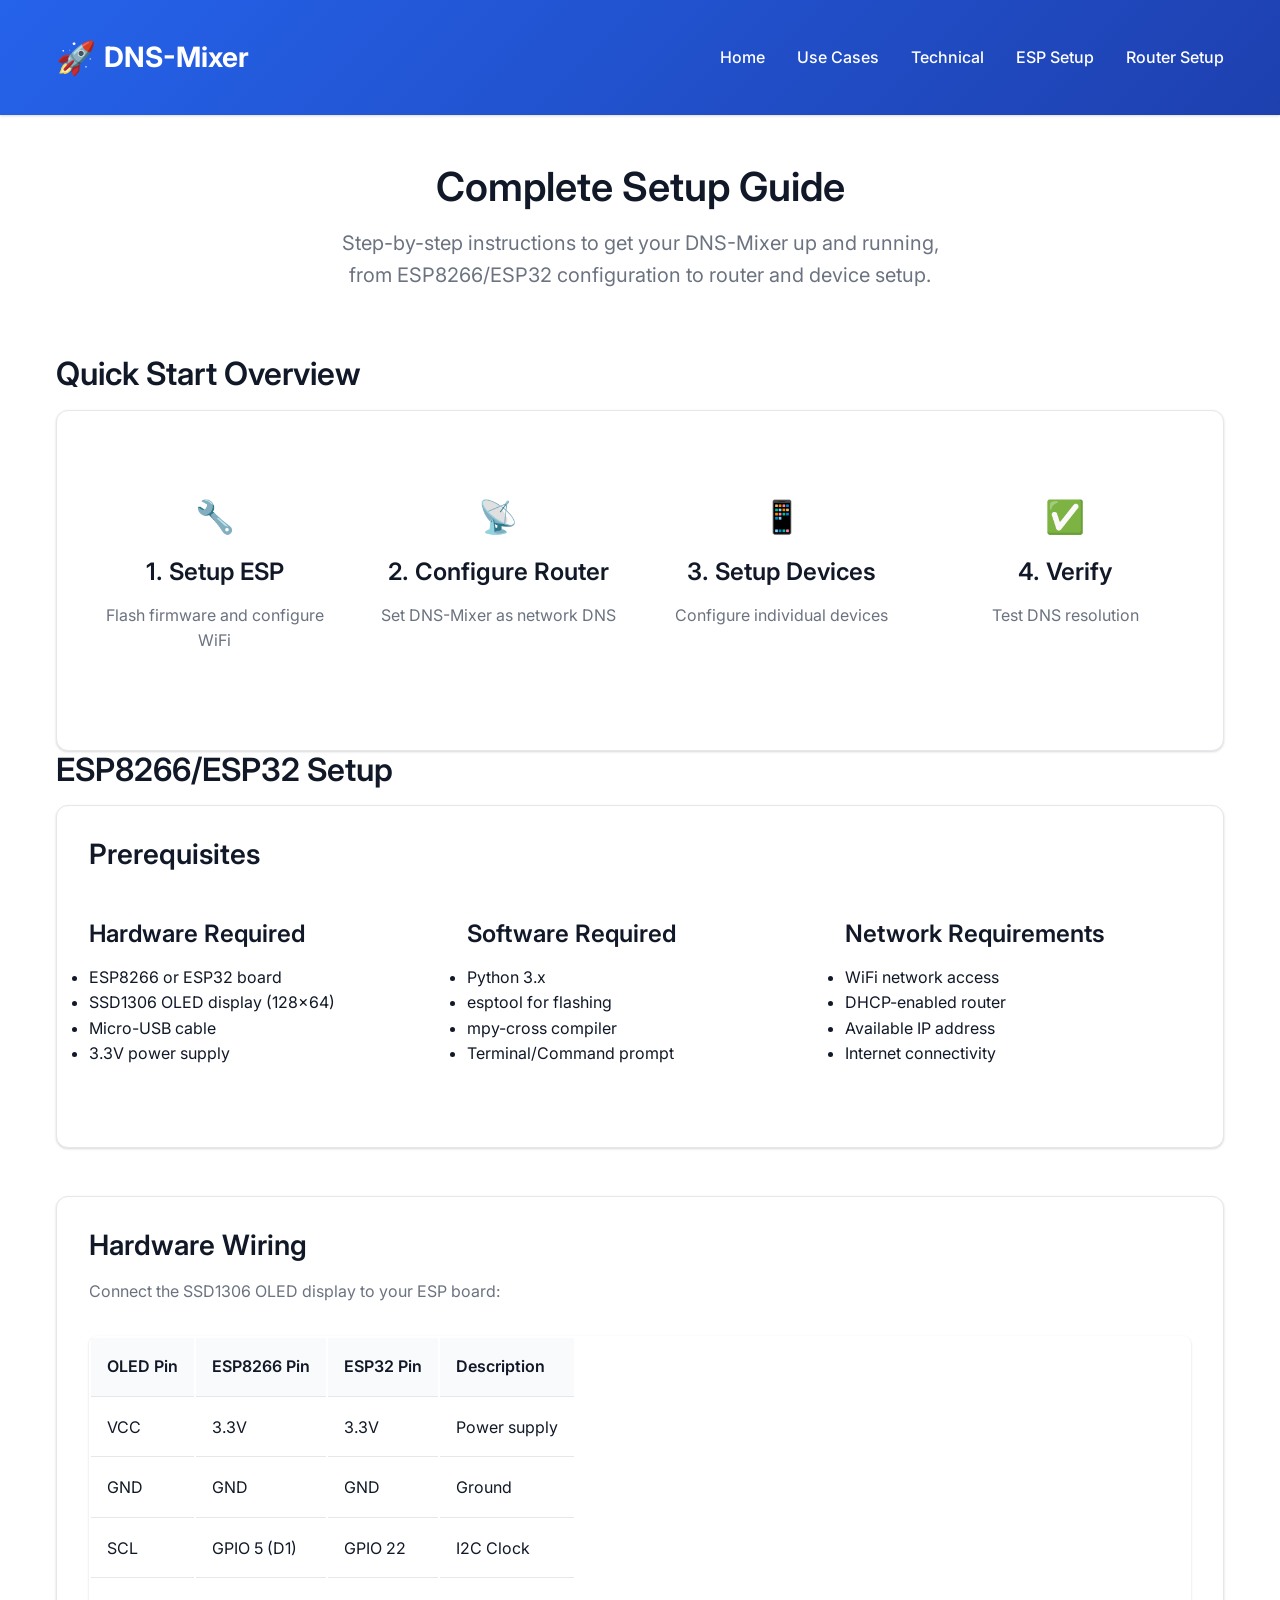
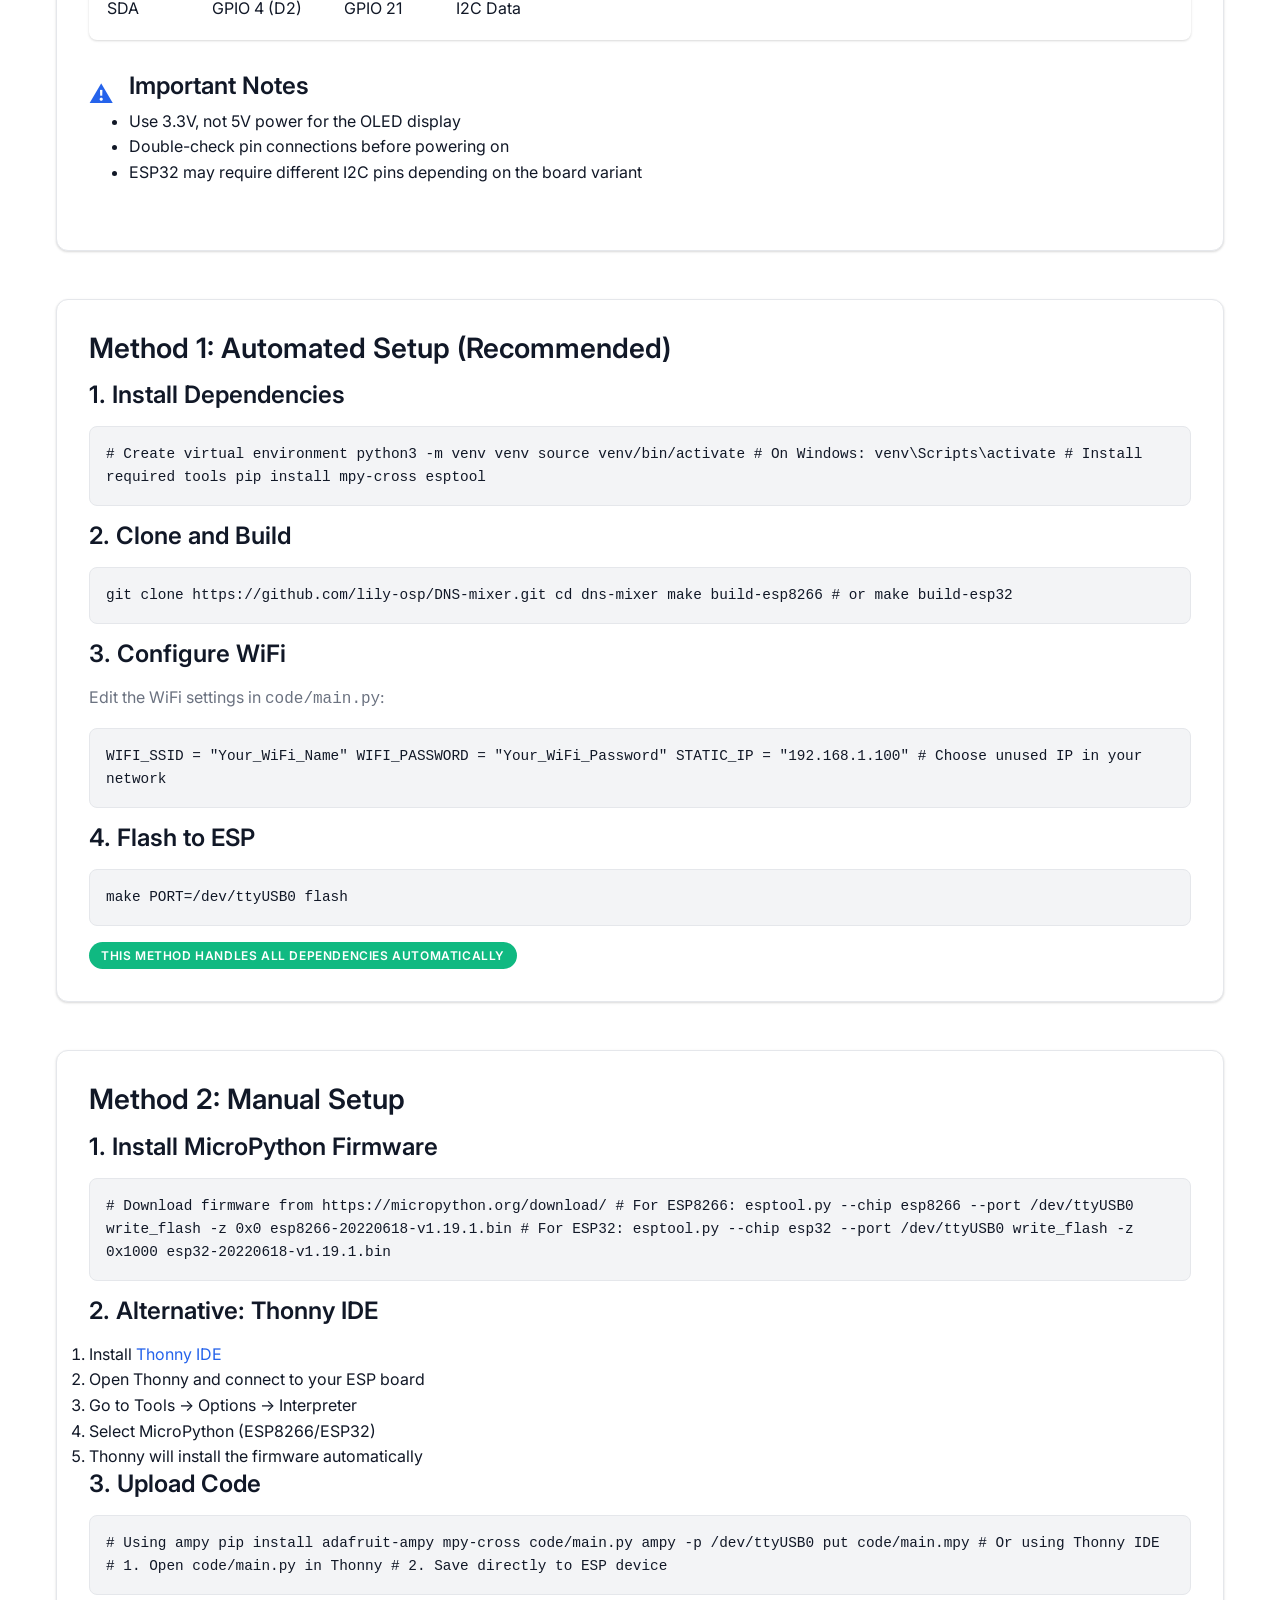
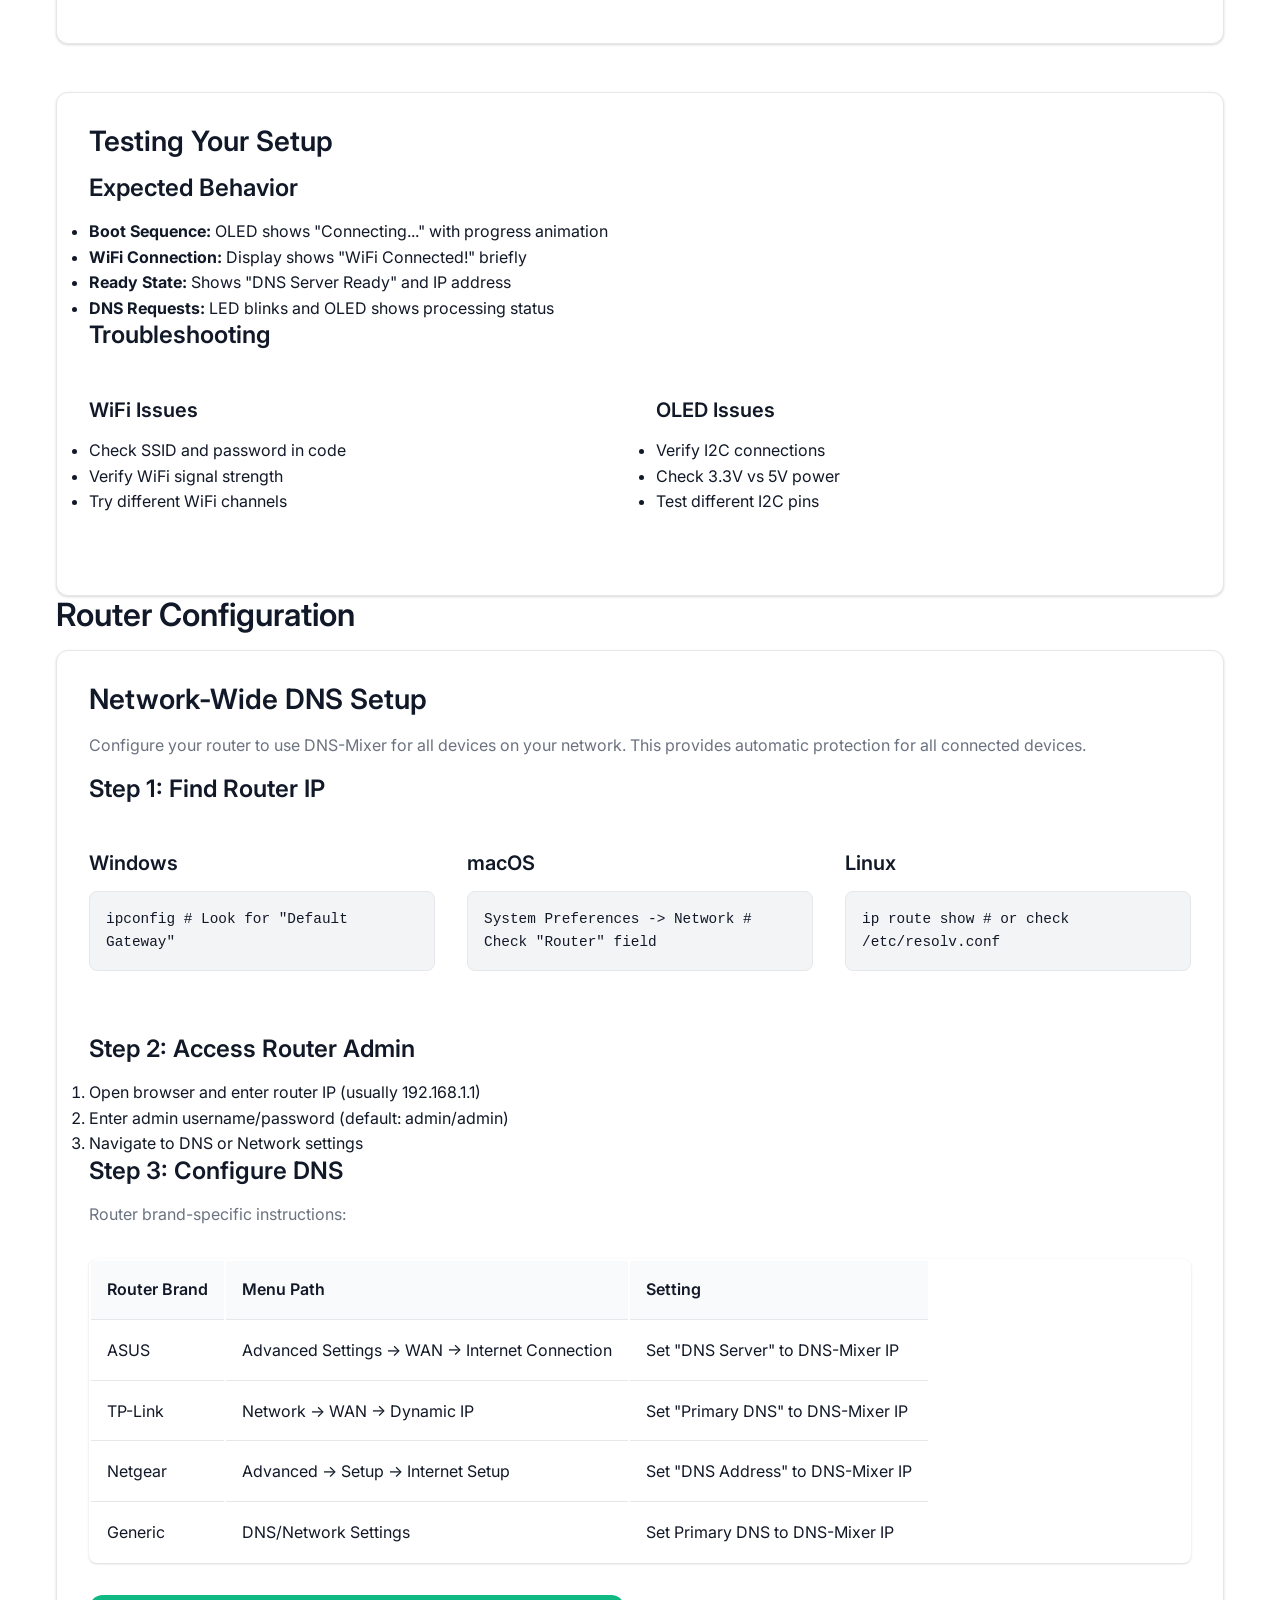
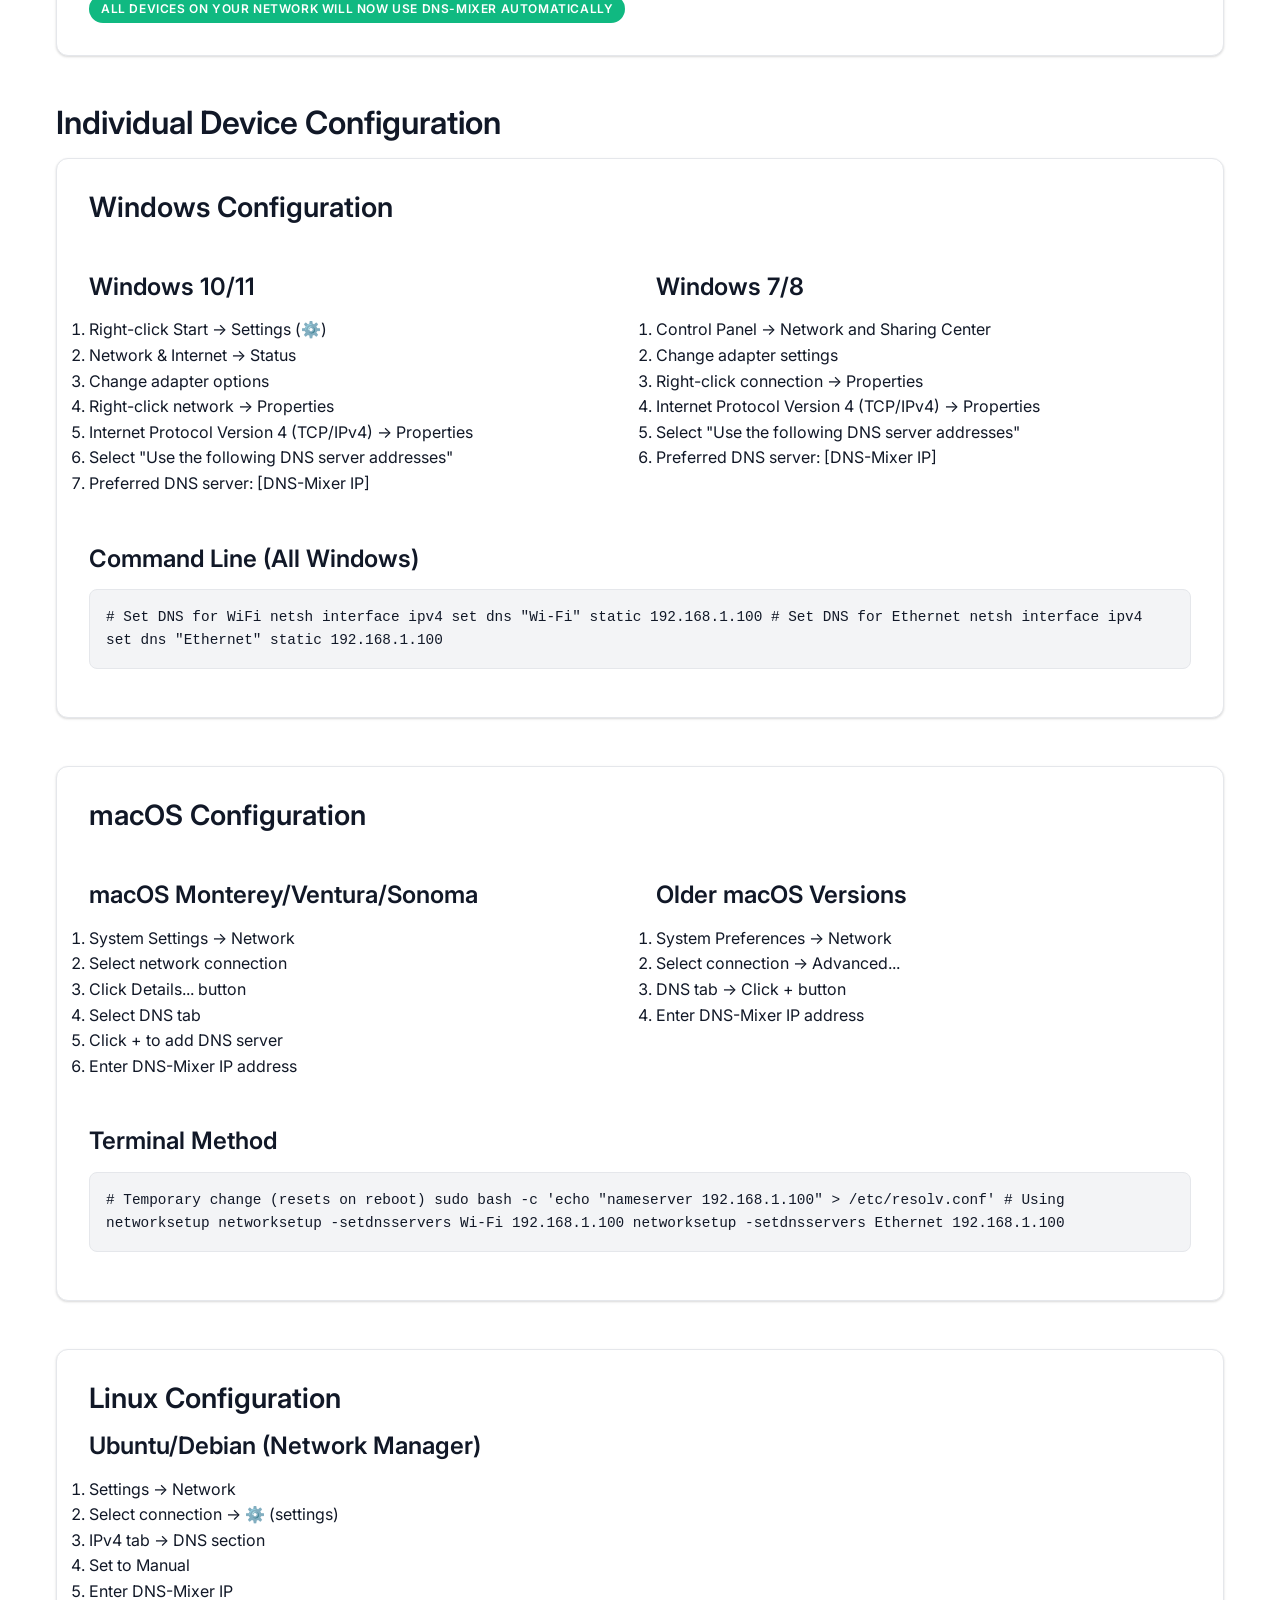
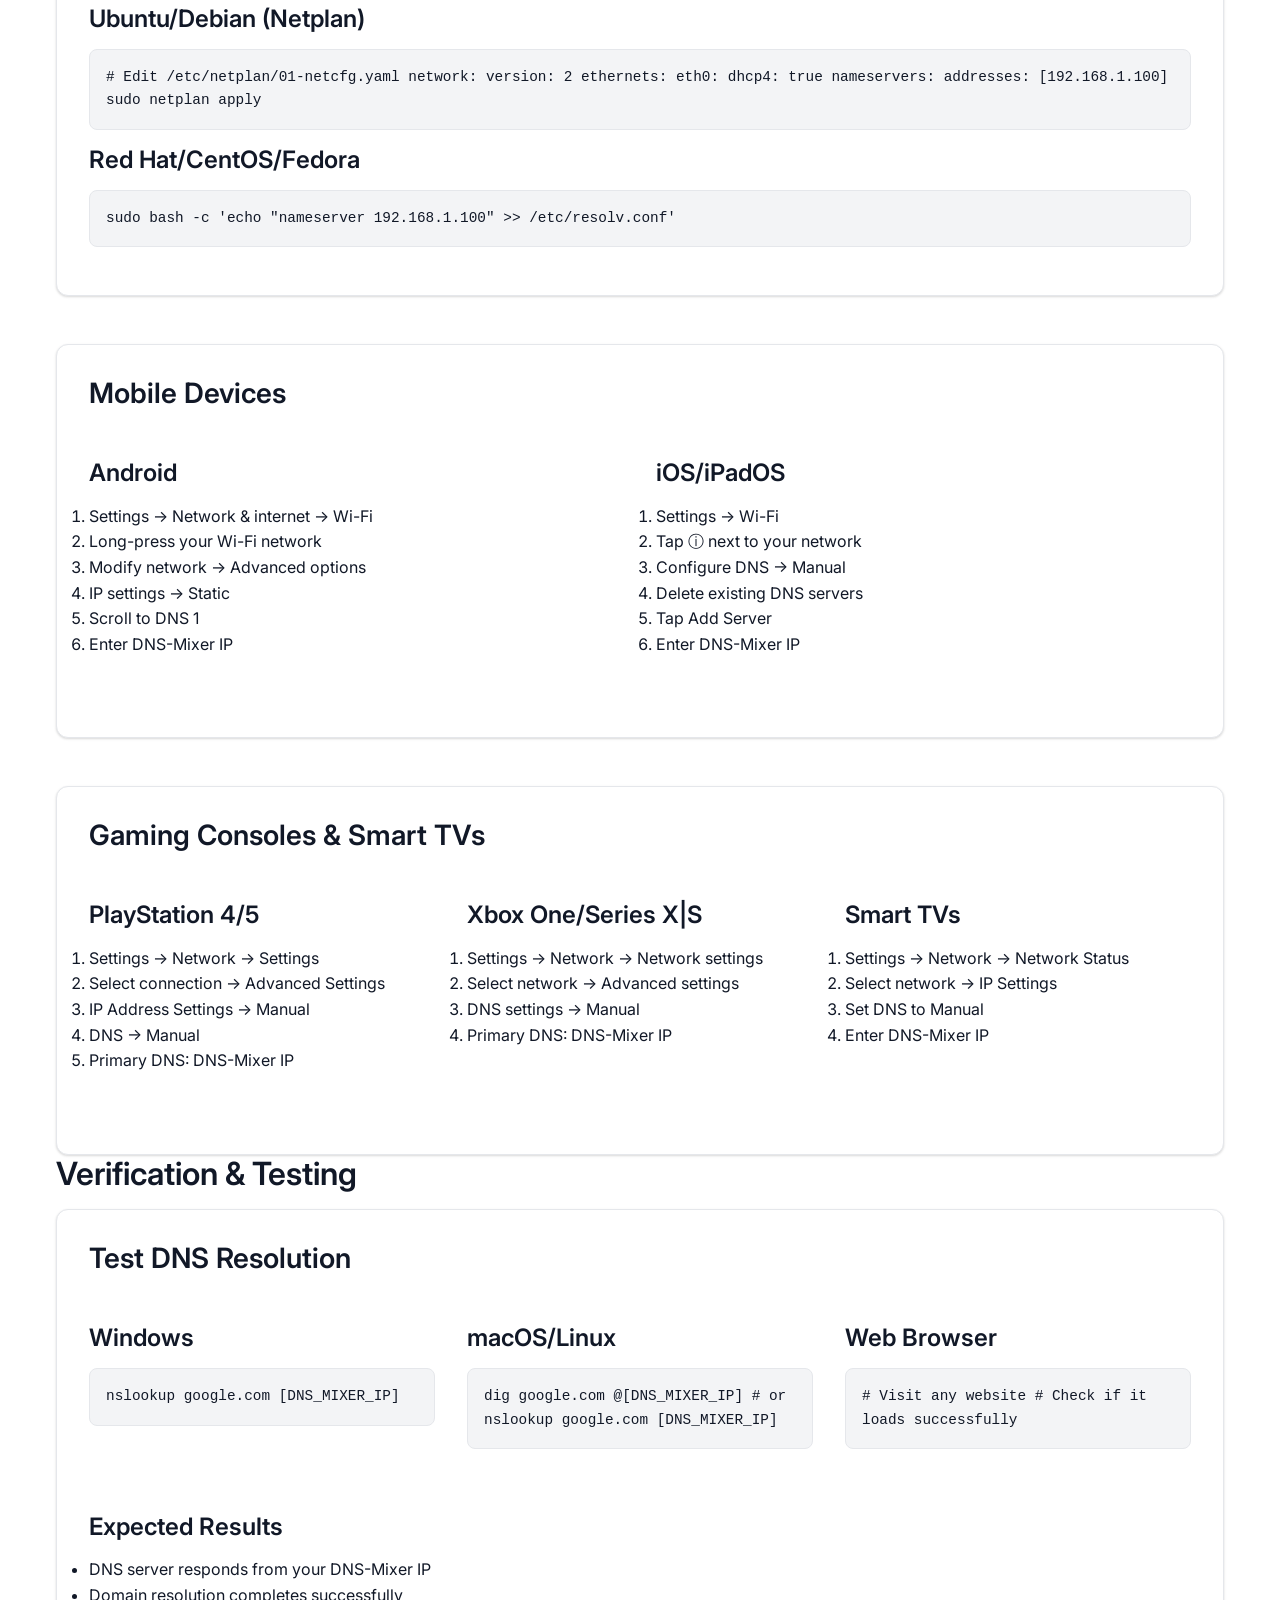
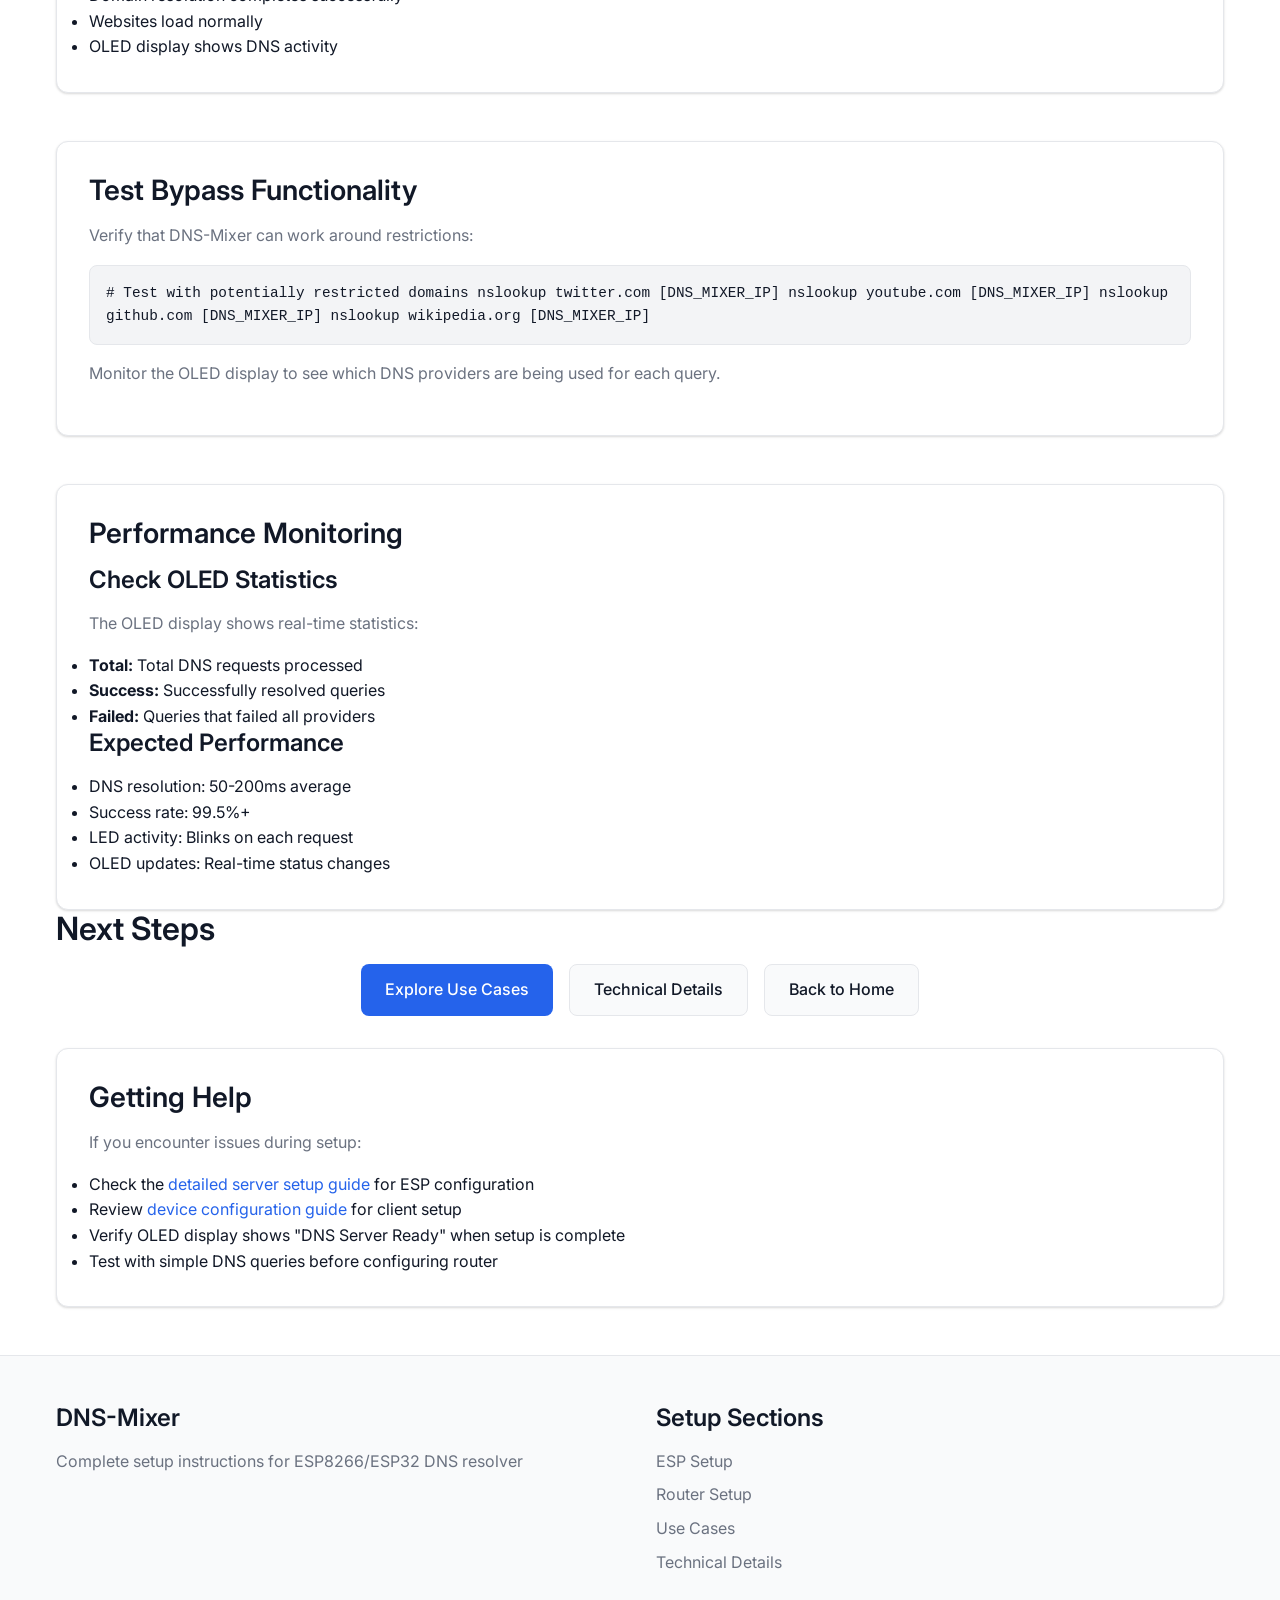
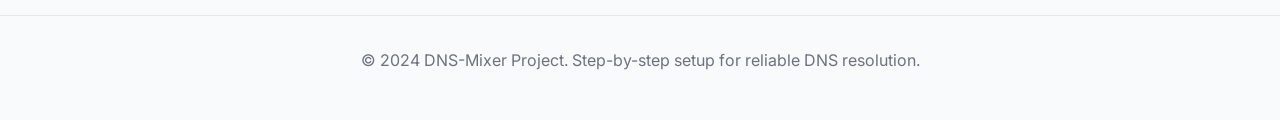
==== docs/setup-guide.html @ 42506f24 "Update server.md to correct the repository URL for cloning the DNS-mixer project." ====
<!DOCTYPE html>
<html lang="en">
<head>
    <meta charset="UTF-8">
    <meta name="viewport" content="width=device-width, initial-scale=1.0">
    <meta name="description" content="Complete setup guide for DNS-Mixer: ESP8266/ESP32 configuration, router setup, and device configuration">
    <meta name="keywords" content="DNS-Mixer setup, ESP8266 configuration, ESP32 setup, router DNS configuration">
    <title>Setup Guide - DNS-Mixer Documentation</title>
    <link href="https://fonts.googleapis.com/css2?family=Inter:wght@300;400;500;600;700&display=swap" rel="stylesheet">
    <link rel="stylesheet" href="css/styles.css">
</head>
<body>
    <!-- Header -->
    <header class="header">
        <div class="container">
            <div class="logo">
                <span class="logo-icon">🚀</span>
                <span>DNS-Mixer</span>
            </div>
            <nav>
                <ul class="nav-links">
                    <li><a href="index.html">Home</a></li>
                    <li><a href="use-cases.html">Use Cases</a></li>
                    <li><a href="technical-details.html">Technical</a></li>
                    <li><a href="#esp-setup">ESP Setup</a></li>
                    <li><a href="#router-setup">Router Setup</a></li>
                </ul>
            </nav>
        </div>
    </header>

    <!-- Main Content -->
    <main class="main">
        <section class="hero">
            <div class="container">
                <h1>Complete Setup Guide</h1>
                <p>
                    Step-by-step instructions to get your DNS-Mixer up and running,
                    from ESP8266/ESP32 configuration to router and device setup.
                </p>
            </div>
        </section>

        <!-- Quick Start -->
        <section class="container">
            <h2>Quick Start Overview</h2>
            <div class="card">
                <div class="grid grid-4">
                    <div style="text-align: center;">
                        <div style="font-size: 2rem; margin-bottom: 1rem;">🔧</div>
                        <h4>1. Setup ESP</h4>
                        <p>Flash firmware and configure WiFi</p>
                    </div>
                    <div style="text-align: center;">
                        <div style="font-size: 2rem; margin-bottom: 1rem;">📡</div>
                        <h4>2. Configure Router</h4>
                        <p>Set DNS-Mixer as network DNS</p>
                    </div>
                    <div style="text-align: center;">
                        <div style="font-size: 2rem; margin-bottom: 1rem;">📱</div>
                        <h4>3. Setup Devices</h4>
                        <p>Configure individual devices</p>
                    </div>
                    <div style="text-align: center;">
                        <div style="font-size: 2rem; margin-bottom: 1rem;">✅</div>
                        <h4>4. Verify</h4>
                        <p>Test DNS resolution</p>
                    </div>
                </div>
            </div>
        </section>

        <!-- ESP Setup Section -->
        <section id="esp-setup" class="container">
            <h2>ESP8266/ESP32 Setup</h2>

            <!-- Prerequisites -->
            <div class="card" style="margin-bottom: 3rem;">
                <h3>Prerequisites</h3>
                <div class="grid grid-3">
                    <div>
                        <h4>Hardware Required</h4>
                        <ul>
                            <li>ESP8266 or ESP32 board</li>
                            <li>SSD1306 OLED display (128x64)</li>
                            <li>Micro-USB cable</li>
                            <li>3.3V power supply</li>
                        </ul>
                    </div>
                    <div>
                        <h4>Software Required</h4>
                        <ul>
                            <li>Python 3.x</li>
                            <li>esptool for flashing</li>
                            <li>mpy-cross compiler</li>
                            <li>Terminal/Command prompt</li>
                        </ul>
                    </div>
                    <div>
                        <h4>Network Requirements</h4>
                        <ul>
                            <li>WiFi network access</li>
                            <li>DHCP-enabled router</li>
                            <li>Available IP address</li>
                            <li>Internet connectivity</li>
                        </ul>
                    </div>
                </div>
            </div>

            <!-- Hardware Wiring -->
            <div class="card" style="margin-bottom: 3rem;">
                <h3>Hardware Wiring</h3>
                <p>Connect the SSD1306 OLED display to your ESP board:</p>

                <div class="table">
                    <table>
                        <thead>
                            <tr>
                                <th>OLED Pin</th>
                                <th>ESP8266 Pin</th>
                                <th>ESP32 Pin</th>
                                <th>Description</th>
                            </tr>
                        </thead>
                        <tbody>
                            <tr>
                                <td>VCC</td>
                                <td>3.3V</td>
                                <td>3.3V</td>
                                <td>Power supply</td>
                            </tr>
                            <tr>
                                <td>GND</td>
                                <td>GND</td>
                                <td>GND</td>
                                <td>Ground</td>
                            </tr>
                            <tr>
                                <td>SCL</td>
                                <td>GPIO 5 (D1)</td>
                                <td>GPIO 22</td>
                                <td>I2C Clock</td>
                            </tr>
                            <tr>
                                <td>SDA</td>
                                <td>GPIO 4 (D2)</td>
                                <td>GPIO 21</td>
                                <td>I2C Data</td>
                            </tr>
                        </tbody>
                    </table>
                </div>

                <div class="feature-item" style="margin-top: 2rem;">
                    <span class="feature-icon">⚠️</span>
                    <div class="feature-content">
                        <h4>Important Notes</h4>
                        <ul>
                            <li>Use 3.3V, not 5V power for the OLED display</li>
                            <li>Double-check pin connections before powering on</li>
                            <li>ESP32 may require different I2C pins depending on the board variant</li>
                        </ul>
                    </div>
                </div>
            </div>

            <!-- Method 1: Automated Setup -->
            <div class="card" style="margin-bottom: 3rem;">
                <h3>Method 1: Automated Setup (Recommended)</h3>

                <h4>1. Install Dependencies</h4>
                <div class="code-block">
# Create virtual environment
python3 -m venv venv
source venv/bin/activate  # On Windows: venv\Scripts\activate

# Install required tools
pip install mpy-cross esptool
                </div>

                <h4>2. Clone and Build</h4>
                <div class="code-block">
git clone https://github.com/lily-osp/DNS-mixer.git
cd dns-mixer
make build-esp8266  # or make build-esp32
                </div>

                <h4>3. Configure WiFi</h4>
                <p>Edit the WiFi settings in <code>code/main.py</code>:</p>
                <div class="code-block">
WIFI_SSID = "Your_WiFi_Name"
WIFI_PASSWORD = "Your_WiFi_Password"
STATIC_IP = "192.168.1.100"  # Choose unused IP in your network
                </div>

                <h4>4. Flash to ESP</h4>
                <div class="code-block">
make PORT=/dev/ttyUSB0 flash
                </div>

                <div class="badge badge-success">This method handles all dependencies automatically</div>
            </div>

            <!-- Method 2: Manual Setup -->
            <div class="card" style="margin-bottom: 3rem;">
                <h3>Method 2: Manual Setup</h3>

                <h4>1. Install MicroPython Firmware</h4>
                <div class="code-block">
# Download firmware from https://micropython.org/download/
# For ESP8266:
esptool.py --chip esp8266 --port /dev/ttyUSB0 write_flash -z 0x0 esp8266-20220618-v1.19.1.bin

# For ESP32:
esptool.py --chip esp32 --port /dev/ttyUSB0 write_flash -z 0x1000 esp32-20220618-v1.19.1.bin
                </div>

                <h4>2. Alternative: Thonny IDE</h4>
                <ol>
                    <li>Install <a href="https://thonny.org/" target="_blank">Thonny IDE</a></li>
                    <li>Open Thonny and connect to your ESP board</li>
                    <li>Go to Tools → Options → Interpreter</li>
                    <li>Select MicroPython (ESP8266/ESP32)</li>
                    <li>Thonny will install the firmware automatically</li>
                </ol>

                <h4>3. Upload Code</h4>
                <div class="code-block">
# Using ampy
pip install adafruit-ampy
mpy-cross code/main.py
ampy -p /dev/ttyUSB0 put code/main.mpy

# Or using Thonny IDE
# 1. Open code/main.py in Thonny
# 2. Save directly to ESP device
                </div>
            </div>

            <!-- Testing ESP Setup -->
            <div class="card">
                <h3>Testing Your Setup</h3>

                <h4>Expected Behavior</h4>
                <ul>
                    <li><strong>Boot Sequence:</strong> OLED shows "Connecting..." with progress animation</li>
                    <li><strong>WiFi Connection:</strong> Display shows "WiFi Connected!" briefly</li>
                    <li><strong>Ready State:</strong> Shows "DNS Server Ready" and IP address</li>
                    <li><strong>DNS Requests:</strong> LED blinks and OLED shows processing status</li>
                </ul>

                <h4>Troubleshooting</h4>
                <div class="grid grid-2">
                    <div>
                        <h5>WiFi Issues</h5>
                        <ul>
                            <li>Check SSID and password in code</li>
                            <li>Verify WiFi signal strength</li>
                            <li>Try different WiFi channels</li>
                        </ul>
                    </div>
                    <div>
                        <h5>OLED Issues</h5>
                        <ul>
                            <li>Verify I2C connections</li>
                            <li>Check 3.3V vs 5V power</li>
                            <li>Test different I2C pins</li>
                        </ul>
                    </div>
                </div>
            </div>
        </section>

        <!-- Router Setup Section -->
        <section id="router-setup" class="container">
            <h2>Router Configuration</h2>

            <div class="card" style="margin-bottom: 3rem;">
                <h3>Network-Wide DNS Setup</h3>
                <p>
                    Configure your router to use DNS-Mixer for all devices on your network.
                    This provides automatic protection for all connected devices.
                </p>

                <h4>Step 1: Find Router IP</h4>
                <div class="grid grid-3">
                    <div>
                        <h5>Windows</h5>
                        <div class="code-block">
ipconfig
# Look for "Default Gateway"
                        </div>
                    </div>
                    <div>
                        <h5>macOS</h5>
                        <div class="code-block">
System Preferences -> Network
# Check "Router" field
                        </div>
                    </div>
                    <div>
                        <h5>Linux</h5>
                        <div class="code-block">
ip route show
# or check /etc/resolv.conf
                        </div>
                    </div>
                </div>

                <h4>Step 2: Access Router Admin</h4>
                <ol>
                    <li>Open browser and enter router IP (usually 192.168.1.1)</li>
                    <li>Enter admin username/password (default: admin/admin)</li>
                    <li>Navigate to DNS or Network settings</li>
                </ol>

                <h4>Step 3: Configure DNS</h4>
                <p>Router brand-specific instructions:</p>

                <div class="table">
                    <table>
                        <thead>
                            <tr>
                                <th>Router Brand</th>
                                <th>Menu Path</th>
                                <th>Setting</th>
                            </tr>
                        </thead>
                        <tbody>
                            <tr>
                                <td>ASUS</td>
                                <td>Advanced Settings → WAN → Internet Connection</td>
                                <td>Set "DNS Server" to DNS-Mixer IP</td>
                            </tr>
                            <tr>
                                <td>TP-Link</td>
                                <td>Network → WAN → Dynamic IP</td>
                                <td>Set "Primary DNS" to DNS-Mixer IP</td>
                            </tr>
                            <tr>
                                <td>Netgear</td>
                                <td>Advanced → Setup → Internet Setup</td>
                                <td>Set "DNS Address" to DNS-Mixer IP</td>
                            </tr>
                            <tr>
                                <td>Generic</td>
                                <td>DNS/Network Settings</td>
                                <td>Set Primary DNS to DNS-Mixer IP</td>
                            </tr>
                        </tbody>
                    </table>
                </div>

                <div class="badge badge-success">All devices on your network will now use DNS-Mixer automatically</div>
            </div>
        </section>

        <!-- Device Configuration -->
        <section class="container">
            <h2>Individual Device Configuration</h2>

            <div class="card" style="margin-bottom: 3rem;">
                <h3>Windows Configuration</h3>

                <div class="grid grid-2">
                    <div>
                        <h4>Windows 10/11</h4>
                        <ol>
                            <li>Right-click Start → Settings (⚙️)</li>
                            <li>Network & Internet → Status</li>
                            <li>Change adapter options</li>
                            <li>Right-click network → Properties</li>
                            <li>Internet Protocol Version 4 (TCP/IPv4) → Properties</li>
                            <li>Select "Use the following DNS server addresses"</li>
                            <li>Preferred DNS server: [DNS-Mixer IP]</li>
                        </ol>
                    </div>
                    <div>
                        <h4>Windows 7/8</h4>
                        <ol>
                            <li>Control Panel → Network and Sharing Center</li>
                            <li>Change adapter settings</li>
                            <li>Right-click connection → Properties</li>
                            <li>Internet Protocol Version 4 (TCP/IPv4) → Properties</li>
                            <li>Select "Use the following DNS server addresses"</li>
                            <li>Preferred DNS server: [DNS-Mixer IP]</li>
                        </ol>
                    </div>
                </div>

                <h4>Command Line (All Windows)</h4>
                <div class="code-block">
# Set DNS for WiFi
netsh interface ipv4 set dns "Wi-Fi" static 192.168.1.100

# Set DNS for Ethernet
netsh interface ipv4 set dns "Ethernet" static 192.168.1.100
                </div>
            </div>

            <div class="card" style="margin-bottom: 3rem;">
                <h3>macOS Configuration</h3>

                <div class="grid grid-2">
                    <div>
                        <h4>macOS Monterey/Ventura/Sonoma</h4>
                        <ol>
                            <li>System Settings → Network</li>
                            <li>Select network connection</li>
                            <li>Click Details... button</li>
                            <li>Select DNS tab</li>
                            <li>Click + to add DNS server</li>
                            <li>Enter DNS-Mixer IP address</li>
                        </ol>
                    </div>
                    <div>
                        <h4>Older macOS Versions</h4>
                        <ol>
                            <li>System Preferences → Network</li>
                            <li>Select connection → Advanced...</li>
                            <li>DNS tab → Click + button</li>
                            <li>Enter DNS-Mixer IP address</li>
                        </ol>
                    </div>
                </div>

                <h4>Terminal Method</h4>
                <div class="code-block">
# Temporary change (resets on reboot)
sudo bash -c 'echo "nameserver 192.168.1.100" > /etc/resolv.conf'

# Using networksetup
networksetup -setdnsservers Wi-Fi 192.168.1.100
networksetup -setdnsservers Ethernet 192.168.1.100
                </div>
            </div>

            <div class="card" style="margin-bottom: 3rem;">
                <h3>Linux Configuration</h3>

                <h4>Ubuntu/Debian (Network Manager)</h4>
                <ol>
                    <li>Settings → Network</li>
                    <li>Select connection → ⚙️ (settings)</li>
                    <li>IPv4 tab → DNS section</li>
                    <li>Set to Manual</li>
                    <li>Enter DNS-Mixer IP</li>
                </ol>

                <h4>Ubuntu/Debian (Netplan)</h4>
                <div class="code-block">
# Edit /etc/netplan/01-netcfg.yaml
network:
  version: 2
  ethernets:
    eth0:
      dhcp4: true
      nameservers:
        addresses: [192.168.1.100]

sudo netplan apply
                </div>

                <h4>Red Hat/CentOS/Fedora</h4>
                <div class="code-block">
sudo bash -c 'echo "nameserver 192.168.1.100" >> /etc/resolv.conf'
                </div>
            </div>

            <div class="card" style="margin-bottom: 3rem;">
                <h3>Mobile Devices</h3>

                <div class="grid grid-2">
                    <div>
                        <h4>Android</h4>
                        <ol>
                            <li>Settings → Network & internet → Wi-Fi</li>
                            <li>Long-press your Wi-Fi network</li>
                            <li>Modify network → Advanced options</li>
                            <li>IP settings → Static</li>
                            <li>Scroll to DNS 1</li>
                            <li>Enter DNS-Mixer IP</li>
                        </ol>
                    </div>
                    <div>
                        <h4>iOS/iPadOS</h4>
                        <ol>
                            <li>Settings → Wi-Fi</li>
                            <li>Tap ⓘ next to your network</li>
                            <li>Configure DNS → Manual</li>
                            <li>Delete existing DNS servers</li>
                            <li>Tap Add Server</li>
                            <li>Enter DNS-Mixer IP</li>
                        </ol>
                    </div>
                </div>
            </div>

            <div class="card">
                <h3>Gaming Consoles & Smart TVs</h3>

                <div class="grid grid-3">
                    <div>
                        <h4>PlayStation 4/5</h4>
                        <ol>
                            <li>Settings → Network → Settings</li>
                            <li>Select connection → Advanced Settings</li>
                            <li>IP Address Settings → Manual</li>
                            <li>DNS → Manual</li>
                            <li>Primary DNS: DNS-Mixer IP</li>
                        </ol>
                    </div>
                    <div>
                        <h4>Xbox One/Series X|S</h4>
                        <ol>
                            <li>Settings → Network → Network settings</li>
                            <li>Select network → Advanced settings</li>
                            <li>DNS settings → Manual</li>
                            <li>Primary DNS: DNS-Mixer IP</li>
                        </ol>
                    </div>
                    <div>
                        <h4>Smart TVs</h4>
                        <ol>
                            <li>Settings → Network → Network Status</li>
                            <li>Select network → IP Settings</li>
                            <li>Set DNS to Manual</li>
                            <li>Enter DNS-Mixer IP</li>
                        </ol>
                    </div>
                </div>
            </div>
        </section>

        <!-- Verification -->
        <section class="container">
            <h2>Verification & Testing</h2>

            <div class="card" style="margin-bottom: 3rem;">
                <h3>Test DNS Resolution</h3>

                <div class="grid grid-3">
                    <div>
                        <h4>Windows</h4>
                        <div class="code-block">
nslookup google.com [DNS_MIXER_IP]
                        </div>
                    </div>
                    <div>
                        <h4>macOS/Linux</h4>
                        <div class="code-block">
dig google.com @[DNS_MIXER_IP]
# or
nslookup google.com [DNS_MIXER_IP]
                        </div>
                    </div>
                    <div>
                        <h4>Web Browser</h4>
                        <div class="code-block">
# Visit any website
# Check if it loads successfully
                        </div>
                    </div>
                </div>

                <h4>Expected Results</h4>
                <ul>
                    <li>DNS server responds from your DNS-Mixer IP</li>
                    <li>Domain resolution completes successfully</li>
                    <li>Websites load normally</li>
                    <li>OLED display shows DNS activity</li>
                </ul>
            </div>

            <div class="card" style="margin-bottom: 3rem;">
                <h3>Test Bypass Functionality</h3>

                <p>Verify that DNS-Mixer can work around restrictions:</p>

                <div class="code-block">
# Test with potentially restricted domains
nslookup twitter.com [DNS_MIXER_IP]
nslookup youtube.com [DNS_MIXER_IP]
nslookup github.com [DNS_MIXER_IP]
nslookup wikipedia.org [DNS_MIXER_IP]
                </div>

                <p>Monitor the OLED display to see which DNS providers are being used for each query.</p>
            </div>

            <div class="card">
                <h3>Performance Monitoring</h3>

                <h4>Check OLED Statistics</h4>
                <p>The OLED display shows real-time statistics:</p>
                <ul>
                    <li><strong>Total:</strong> Total DNS requests processed</li>
                    <li><strong>Success:</strong> Successfully resolved queries</li>
                    <li><strong>Failed:</strong> Queries that failed all providers</li>
                </ul>

                <h4>Expected Performance</h4>
                <ul>
                    <li>DNS resolution: 50-200ms average</li>
                    <li>Success rate: 99.5%+</li>
                    <li>LED activity: Blinks on each request</li>
                    <li>OLED updates: Real-time status changes</li>
                </ul>
            </div>
        </section>

        <!-- Next Steps -->
        <section class="container">
            <h2>Next Steps</h2>
            <div class="cta-buttons">
                <a href="use-cases.html" class="btn btn-primary">
                    Explore Use Cases
                </a>
                <a href="technical-details.html" class="btn btn-secondary">
                    Technical Details
                </a>
                <a href="index.html" class="btn btn-secondary">
                    Back to Home
                </a>
            </div>

            <div class="card" style="margin-top: 2rem;">
                <h3>Getting Help</h3>
                <p>If you encounter issues during setup:</p>
                <ul>
                    <li>Check the <a href="setup/server.md">detailed server setup guide</a> for ESP configuration</li>
                    <li>Review <a href="setup/otherdevices.md">device configuration guide</a> for client setup</li>
                    <li>Verify OLED display shows "DNS Server Ready" when setup is complete</li>
                    <li>Test with simple DNS queries before configuring router</li>
                </ul>
            </div>
        </section>
    </main>

    <!-- Footer -->
    <footer class="footer">
        <div class="container">
            <div>
                <h4>DNS-Mixer</h4>
                <p>Complete setup instructions for ESP8266/ESP32 DNS resolver</p>
            </div>
            <div>
                <h4>Setup Sections</h4>
                <ul class="footer-links">
                    <li><a href="#esp-setup">ESP Setup</a></li>
                    <li><a href="#router-setup">Router Setup</a></li>
                    <li><a href="use-cases.html">Use Cases</a></li>
                    <li><a href="technical-details.html">Technical Details</a></li>
                </ul>
            </div>
        </div>
        <div class="footer-bottom">
            <div class="container">
                <p>&copy; 2024 DNS-Mixer Project. Step-by-step setup for reliable DNS resolution.</p>
        </div>
    </footer>

    <script src="js/main.js"></script>
</body>
</html>
---- docs/css/styles.css ----
/* DNS-Mixer Documentation Styles */
/* Professional, clean, and responsive design */

:root {
    --primary-color: #2563eb;
    --secondary-color: #1e40af;
    --accent-color: #f59e0b;
    --success-color: #10b981;
    --warning-color: #f59e0b;
    --error-color: #ef4444;
    --text-primary: #111827;
    --text-secondary: #6b7280;
    --bg-primary: #ffffff;
    --bg-secondary: #f9fafb;
    --bg-tertiary: #f3f4f6;
    --border-color: #e5e7eb;
    --shadow: 0 1px 3px 0 rgba(0, 0, 0, 0.1), 0 1px 2px 0 rgba(0, 0, 0, 0.06);
    --shadow-lg: 0 10px 15px -3px rgba(0, 0, 0, 0.1), 0 4px 6px -2px rgba(0, 0, 0, 0.05);
    --border-radius: 8px;
    --border-radius-lg: 12px;
    --transition: all 0.3s ease;
}

* {
    margin: 0;
    padding: 0;
    box-sizing: border-box;
}

body {
    font-family: 'Inter', -apple-system, BlinkMacSystemFont, 'Segoe UI', Roboto, sans-serif;
    line-height: 1.6;
    color: var(--text-primary);
    background-color: var(--bg-primary);
    font-size: 16px;
}

/* Typography */
h1, h2, h3, h4, h5, h6 {
    font-weight: 600;
    line-height: 1.2;
    margin-bottom: 1rem;
    color: var(--text-primary);
}

h1 { font-size: 2.5rem; }
h2 { font-size: 2rem; }
h3 { font-size: 1.75rem; }
h4 { font-size: 1.5rem; }
h5 { font-size: 1.25rem; }

p {
    margin-bottom: 1rem;
    color: var(--text-secondary);
}

a {
    color: var(--primary-color);
    text-decoration: none;
    transition: var(--transition);
}

a:hover {
    color: var(--secondary-color);
    text-decoration: underline;
}

/* Layout */
.container {
    max-width: 1200px;
    margin: 0 auto;
    padding: 0 1rem;
}

/* Header */
.header {
    background: linear-gradient(135deg, var(--primary-color), var(--secondary-color));
    color: white;
    padding: 2rem 0;
    box-shadow: var(--shadow);
}

.header .container {
    display: flex;
    align-items: center;
    justify-content: space-between;
}

.logo {
    font-size: 1.75rem;
    font-weight: 700;
    display: flex;
    align-items: center;
    gap: 0.5rem;
}

.logo-icon {
    font-size: 2rem;
}

.nav-links {
    display: flex;
    gap: 2rem;
    list-style: none;
}

.nav-links a {
    color: white;
    font-weight: 500;
    transition: var(--transition);
}

.nav-links a:hover {
    opacity: 0.8;
    text-decoration: none;
}

/* Main Content */
.main {
    padding: 3rem 0;
}

.hero {
    text-align: center;
    margin-bottom: 4rem;
}

.hero h1 {
    color: var(--text-primary);
    margin-bottom: 1rem;
}

.hero p {
    font-size: 1.25rem;
    max-width: 600px;
    margin: 0 auto 2rem;
}

.cta-buttons {
    display: flex;
    gap: 1rem;
    justify-content: center;
    flex-wrap: wrap;
}

/* Buttons */
.btn {
    display: inline-flex;
    align-items: center;
    gap: 0.5rem;
    padding: 0.75rem 1.5rem;
    border-radius: var(--border-radius);
    font-weight: 500;
    text-decoration: none;
    transition: var(--transition);
    border: none;
    cursor: pointer;
    font-size: 1rem;
}

.btn-primary {
    background-color: var(--primary-color);
    color: white;
}

.btn-primary:hover {
    background-color: var(--secondary-color);
    transform: translateY(-1px);
    box-shadow: var(--shadow-lg);
}

.btn-secondary {
    background-color: var(--bg-secondary);
    color: var(--text-primary);
    border: 1px solid var(--border-color);
}

.btn-secondary:hover {
    background-color: var(--bg-tertiary);
    transform: translateY(-1px);
}

/* Grid Layout */
.grid {
    display: grid;
    gap: 2rem;
    margin: 3rem 0;
}

.grid-2 {
    grid-template-columns: repeat(auto-fit, minmax(300px, 1fr));
}

.grid-3 {
    grid-template-columns: repeat(auto-fit, minmax(250px, 1fr));
}

.grid-4 {
    grid-template-columns: repeat(auto-fit, minmax(200px, 1fr));
}

/* Cards */
.card {
    background: var(--bg-primary);
    border-radius: var(--border-radius-lg);
    padding: 2rem;
    box-shadow: var(--shadow);
    transition: var(--transition);
    border: 1px solid var(--border-color);
}

.card:hover {
    transform: translateY(-2px);
    box-shadow: var(--shadow-lg);
}

.card-icon {
    font-size: 2.5rem;
    margin-bottom: 1rem;
    display: block;
}

.card h3 {
    margin-bottom: 1rem;
    color: var(--text-primary);
}

/* Features */
.features {
    margin: 4rem 0;
}

.feature-item {
    display: flex;
    align-items: flex-start;
    gap: 1rem;
    margin-bottom: 2rem;
}

.feature-icon {
    font-size: 1.5rem;
    color: var(--primary-color);
    flex-shrink: 0;
    margin-top: 0.25rem;
}

.feature-content h4 {
    margin-bottom: 0.5rem;
    color: var(--text-primary);
}

/* Code Blocks */
.code-block {
    background: var(--bg-tertiary);
    border: 1px solid var(--border-color);
    border-radius: var(--border-radius);
    padding: 1rem;
    margin: 1rem 0;
    overflow-x: auto;
    font-family: 'Fira Code', 'Monaco', 'Consolas', monospace;
    font-size: 0.9rem;
}

pre {
    margin: 0;
    white-space: pre-wrap;
}

/* Status Badges */
.badge {
    display: inline-block;
    padding: 0.25rem 0.75rem;
    border-radius: 9999px;
    font-size: 0.75rem;
    font-weight: 600;
    text-transform: uppercase;
    letter-spacing: 0.05em;
}

.badge-success {
    background-color: var(--success-color);
    color: white;
}

.badge-warning {
    background-color: var(--warning-color);
    color: white;
}

.badge-error {
    background-color: var(--error-color);
    color: white;
}

/* Tables */
.table {
    width: 100%;
    border-collapse: collapse;
    margin: 2rem 0;
    background: var(--bg-primary);
    border-radius: var(--border-radius);
    overflow: hidden;
    box-shadow: var(--shadow);
}

.table th,
.table td {
    padding: 1rem;
    text-align: left;
    border-bottom: 1px solid var(--border-color);
}

.table th {
    background: var(--bg-secondary);
    font-weight: 600;
    color: var(--text-primary);
}

.table tr:last-child td {
    border-bottom: none;
}

/* Animations */
@keyframes fadeIn {
    from { opacity: 0; transform: translateY(20px); }
    to { opacity: 1; transform: translateY(0); }
}

@keyframes pulse {
    0%, 100% { opacity: 1; }
    50% { opacity: 0.5; }
}

.fade-in {
    animation: fadeIn 0.6s ease-out;
}

.pulse {
    animation: pulse 2s infinite;
}

/* Progress Bars */
.progress-bar {
    width: 100%;
    height: 8px;
    background: var(--bg-tertiary);
    border-radius: 4px;
    overflow: hidden;
    margin: 1rem 0;
}

.progress-fill {
    height: 100%;
    background: linear-gradient(90deg, var(--primary-color), var(--accent-color));
    border-radius: 4px;
    transition: width 0.3s ease;
}

/* Footer */
.footer {
    background: var(--bg-secondary);
    padding: 3rem 0 2rem;
    border-top: 1px solid var(--border-color);
}

.footer .container {
    display: grid;
    grid-template-columns: repeat(auto-fit, minmax(200px, 1fr));
    gap: 2rem;
}

.footer h4 {
    margin-bottom: 1rem;
    color: var(--text-primary);
}

.footer-links {
    list-style: none;
}

.footer-links li {
    margin-bottom: 0.5rem;
}

.footer-links a {
    color: var(--text-secondary);
    transition: var(--transition);
}

.footer-links a:hover {
    color: var(--primary-color);
}

.footer-bottom {
    text-align: center;
    margin-top: 2rem;
    padding-top: 2rem;
    border-top: 1px solid var(--border-color);
    color: var(--text-secondary);
}

/* Responsive Design */
@media (max-width: 768px) {
    .header .container {
        flex-direction: column;
        gap: 1rem;
    }

    .nav-links {
        flex-wrap: wrap;
        justify-content: center;
    }

    h1 { font-size: 2rem; }
    h2 { font-size: 1.75rem; }

    .grid-2,
    .grid-3,
    .grid-4 {
        grid-template-columns: 1fr;
    }

    .cta-buttons {
        flex-direction: column;
        align-items: center;
    }

    .btn {
        width: 100%;
        max-width: 300px;
        justify-content: center;
    }

    .feature-item {
        flex-direction: column;
        text-align: center;
    }

    .footer .container {
        grid-template-columns: 1fr;
        text-align: center;
    }
}

@media (max-width: 480px) {
    .container {
        padding: 0 0.5rem;
    }

    .header,
    .main {
        padding: 1rem 0;
    }

    .card {
        padding: 1.5rem;
    }

    h1 { font-size: 1.75rem; }
    h2 { font-size: 1.5rem; }
}

/* Print Styles */
@media print {
    .header,
    .footer {
        display: none;
    }

    .btn,
    .nav-links {
        display: none;
    }

    body {
        font-size: 12px;
    }

    .card {
        box-shadow: none;
        border: 1px solid #ccc;
    }
}

/* Dark mode support */
@media (prefers-color-scheme: dark) {
    :root {
        --text-primary: #f9fafb;
        --text-secondary: #d1d5db;
        --bg-primary: #111827;
        --bg-secondary: #1f2937;
        --bg-tertiary: #374151;
        --border-color: #4b5563;
    }
}

/* Focus states for accessibility */
.btn:focus,
a:focus {
    outline: 2px solid var(--primary-color);
    outline-offset: 2px;
}

/* Loading states */
.loading {
    opacity: 0.6;
    pointer-events: none;
}

/* Utility classes */
.text-center { text-align: center; }
.text-left { text-align: left; }
.text-right { text-align: right; }
.mt-1 { margin-top: 0.25rem; }
.mt-2 { margin-top: 0.5rem; }
.mt-3 { margin-top: 1rem; }
.mb-1 { margin-bottom: 0.25rem; }
.mb-2 { margin-bottom: 0.5rem; }
.mb-3 { margin-bottom: 1rem; }
.hidden { display: none; }
.visually-hidden { position: absolute; width: 1px; height: 1px; padding: 0; margin: -1px; overflow: hidden; clip: rect(0, 0, 0, 0); white-space: nowrap; border: 0; }
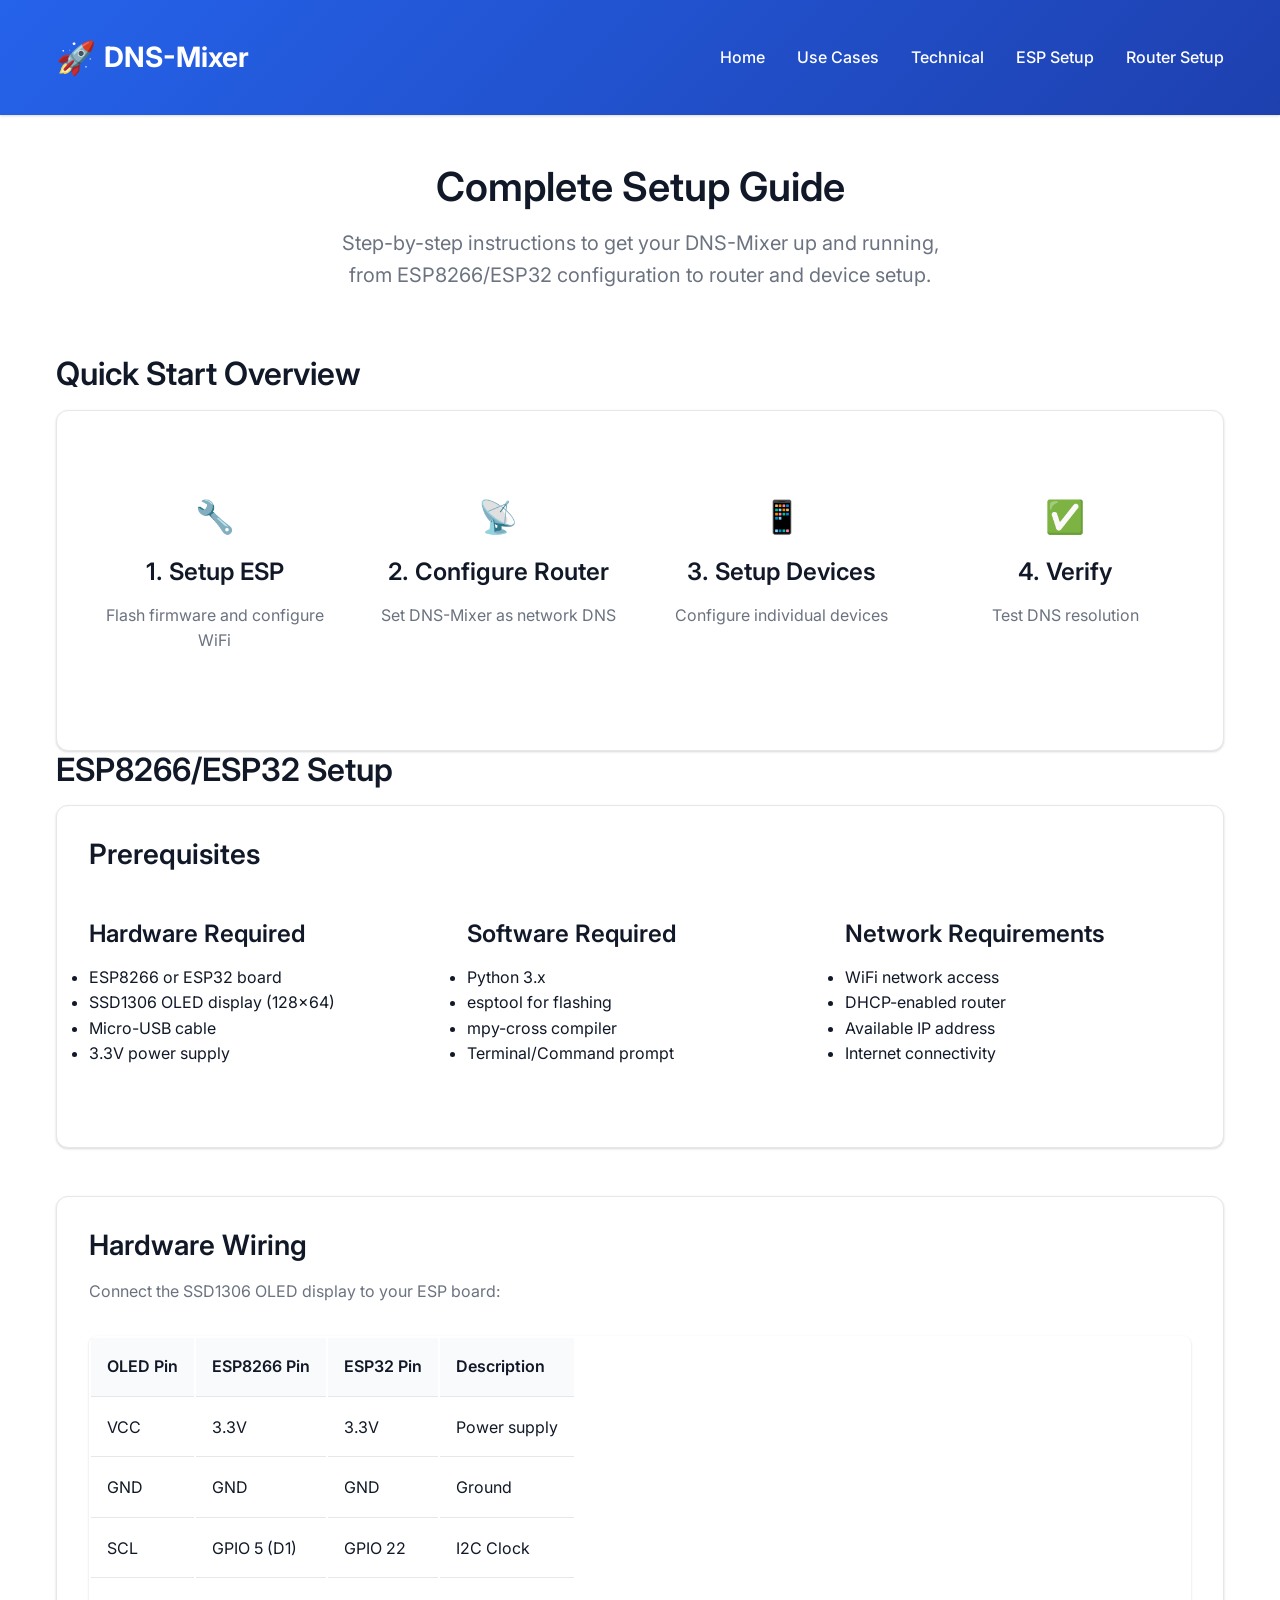
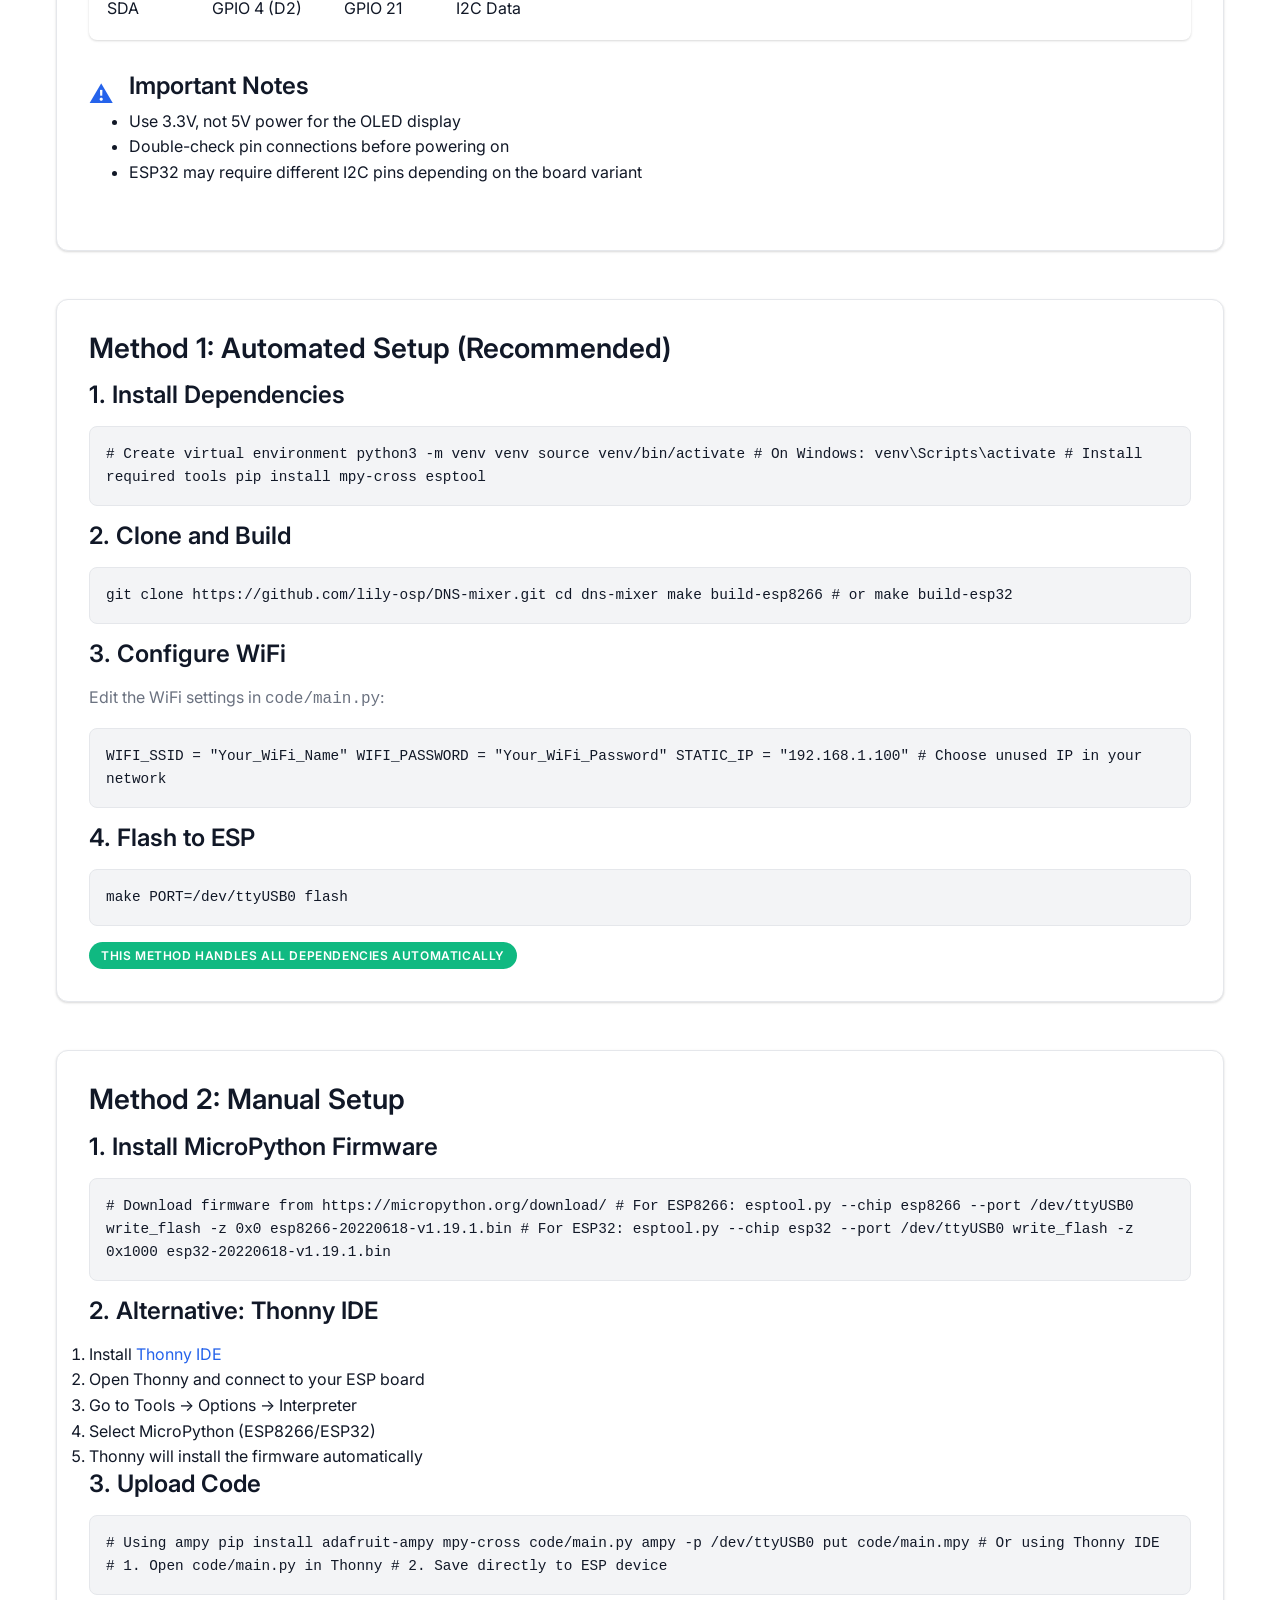
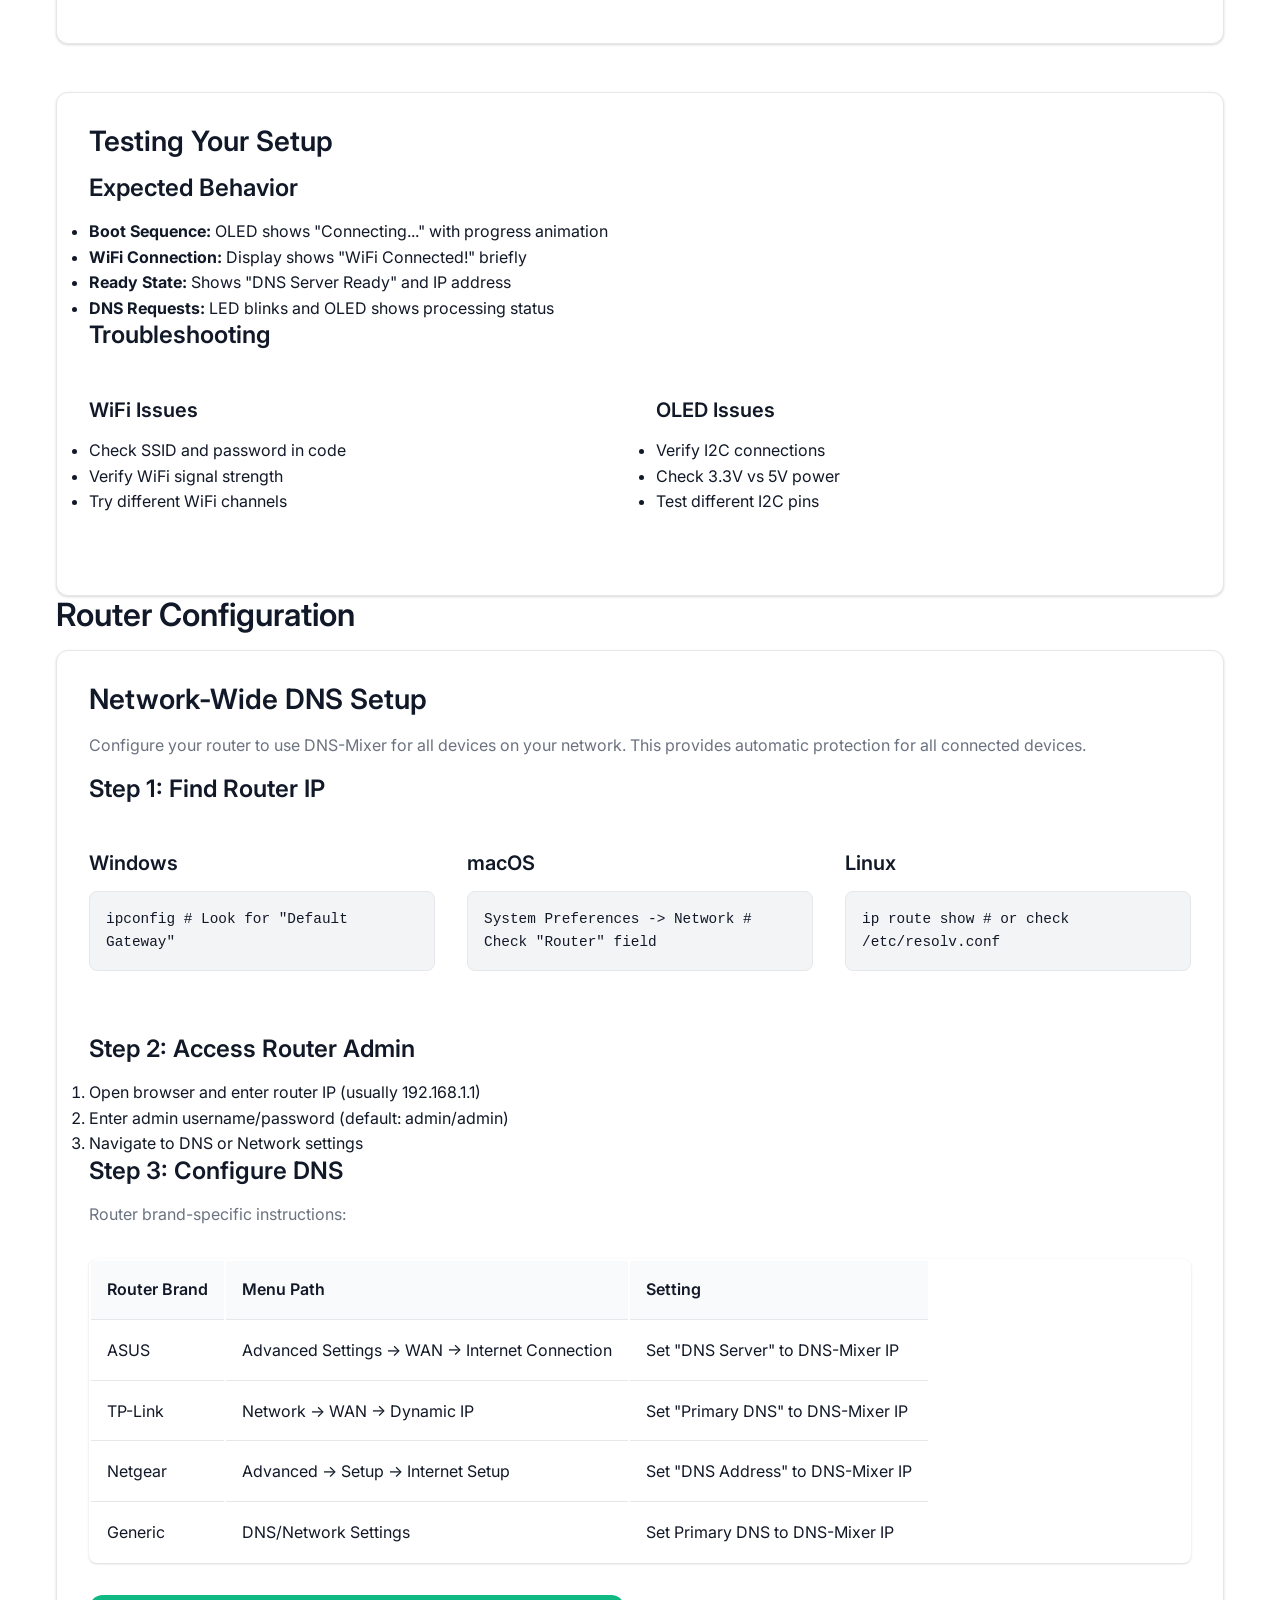
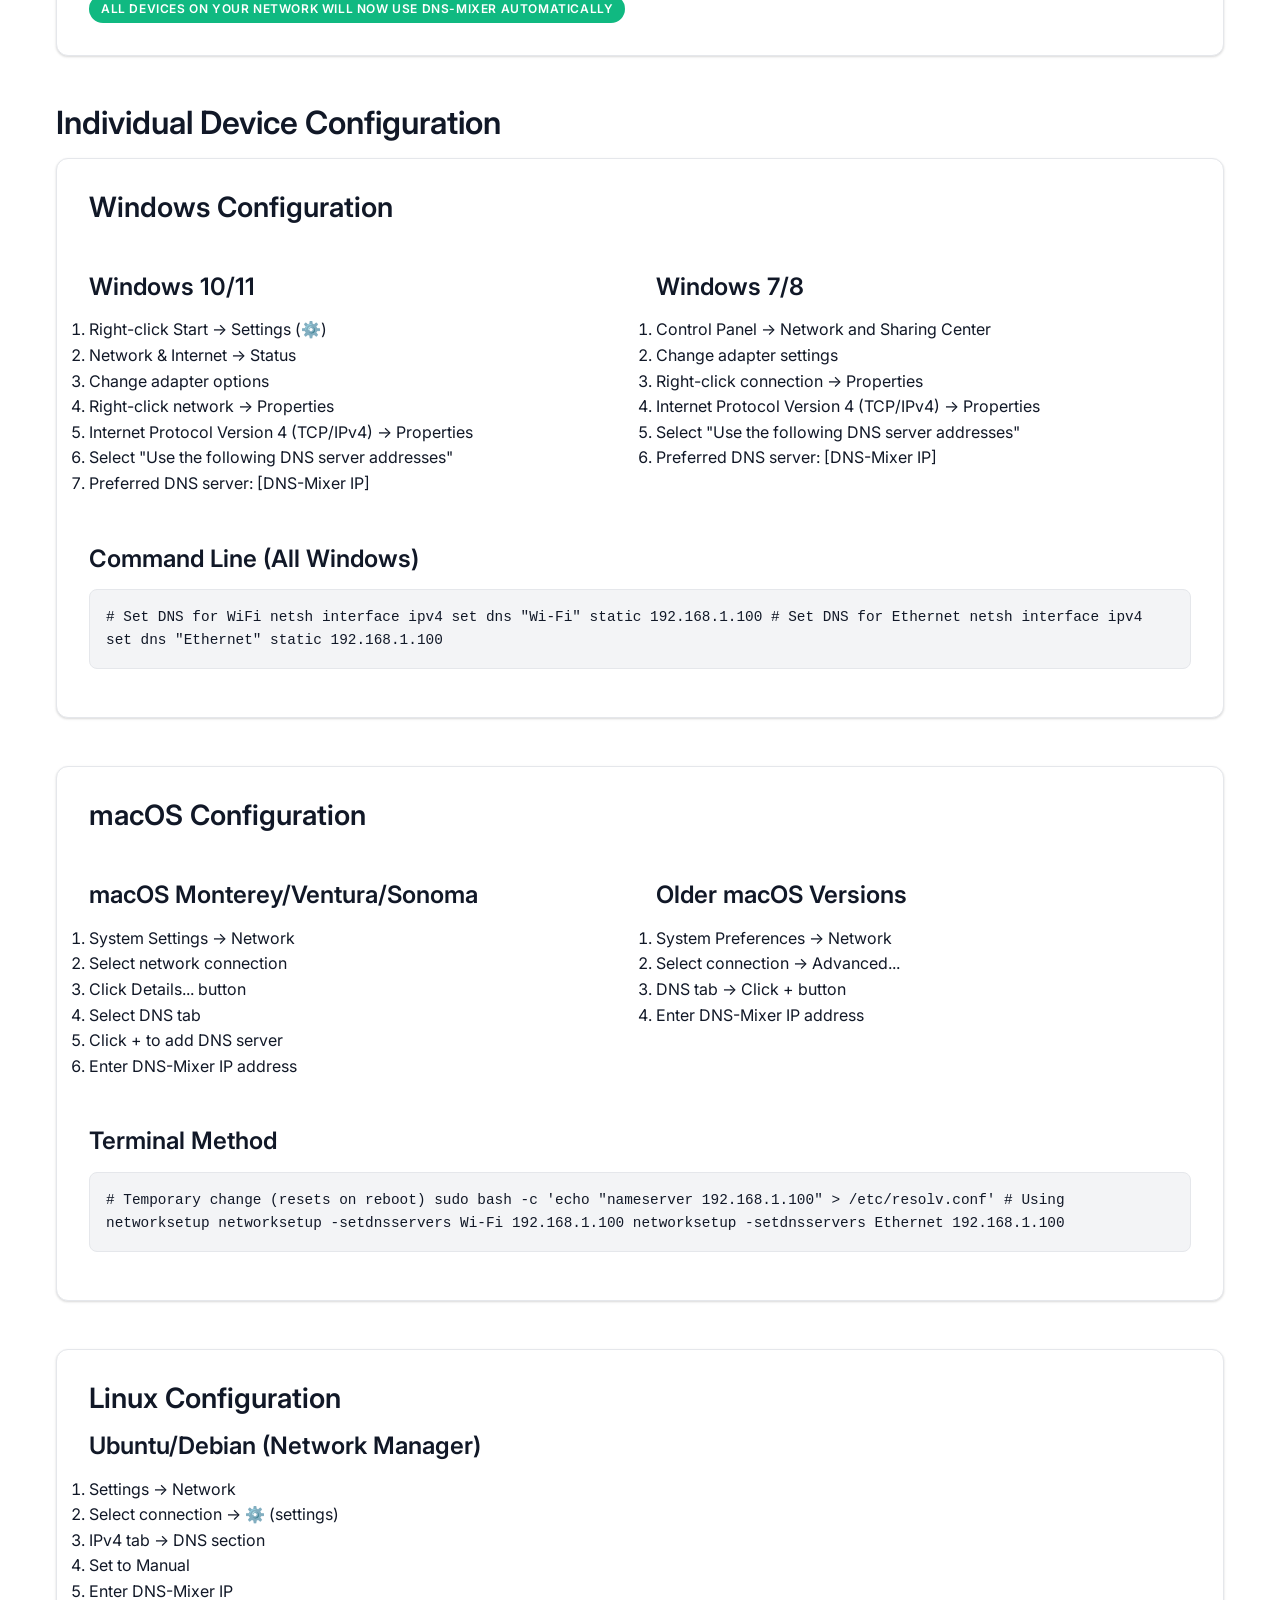
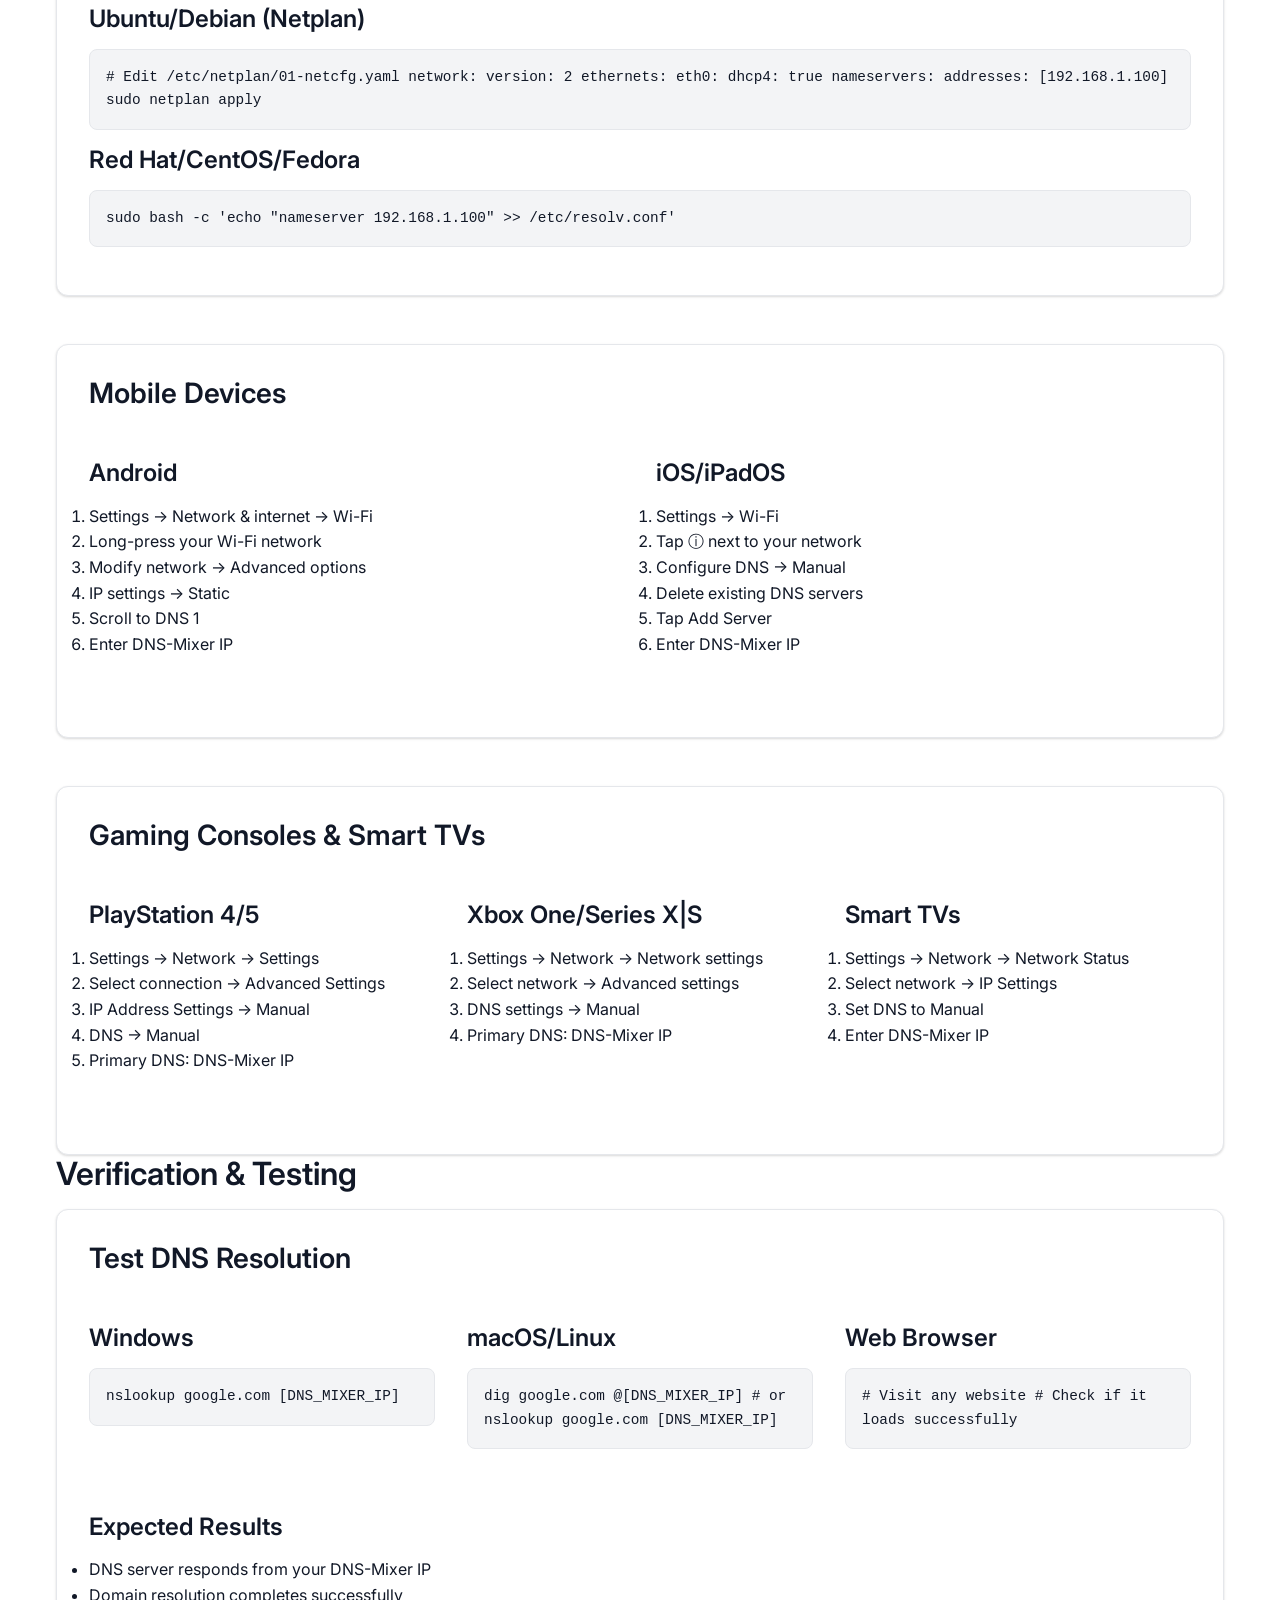
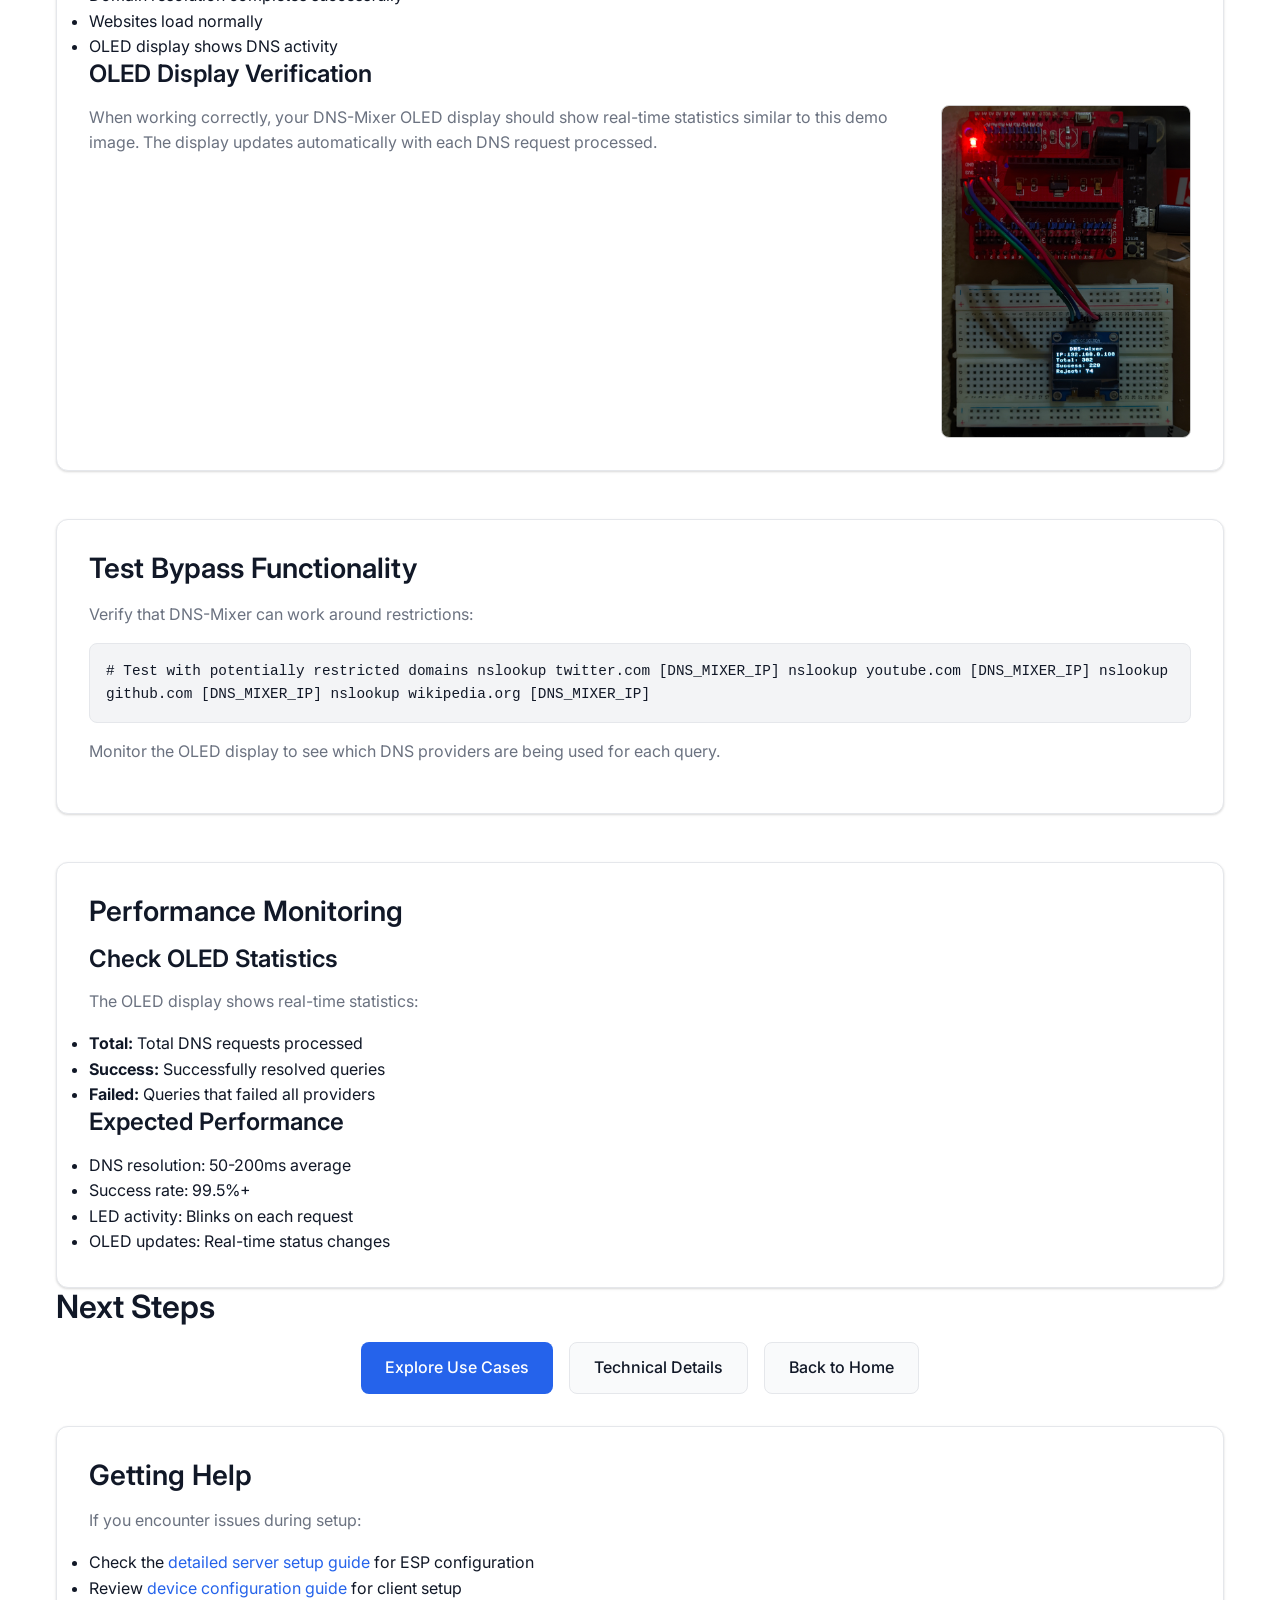
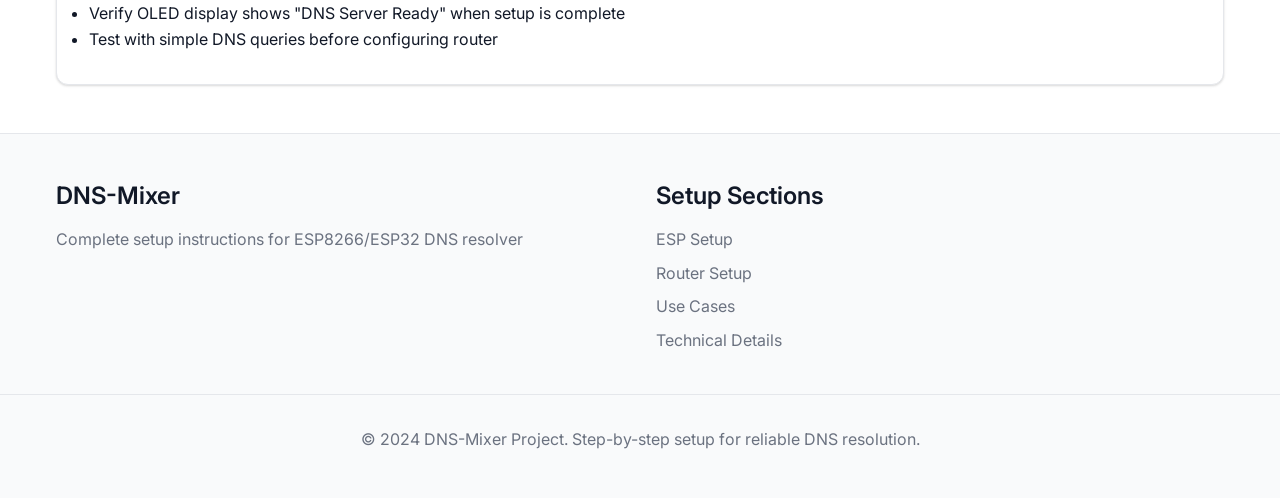
==== commit 260bb634: "Add demo image references for OLED display in documentation - Included a demo image link in README.m" ====
--- a/docs/setup-guide.html
+++ b/docs/setup-guide.html
@@ -571,6 +571,11 @@
                     <li>Websites load normally</li>
                     <li>OLED display shows DNS activity</li>
                 </ul>
+
+                <h4>OLED Display Verification</h4>
+                <p><img src="images/demo.jpg" alt="DNS-Mixer OLED Display" style="max-width: 250px; border: 1px solid #ccc; border-radius: 8px; float: right; margin-left: 1rem;"></p>
+                <p>When working correctly, your DNS-Mixer OLED display should show real-time statistics similar to this demo image. The display updates automatically with each DNS request processed.</p>
+                <div style="clear: both;"></div>
             </div>
 
             <div class="card" style="margin-bottom: 3rem;">
